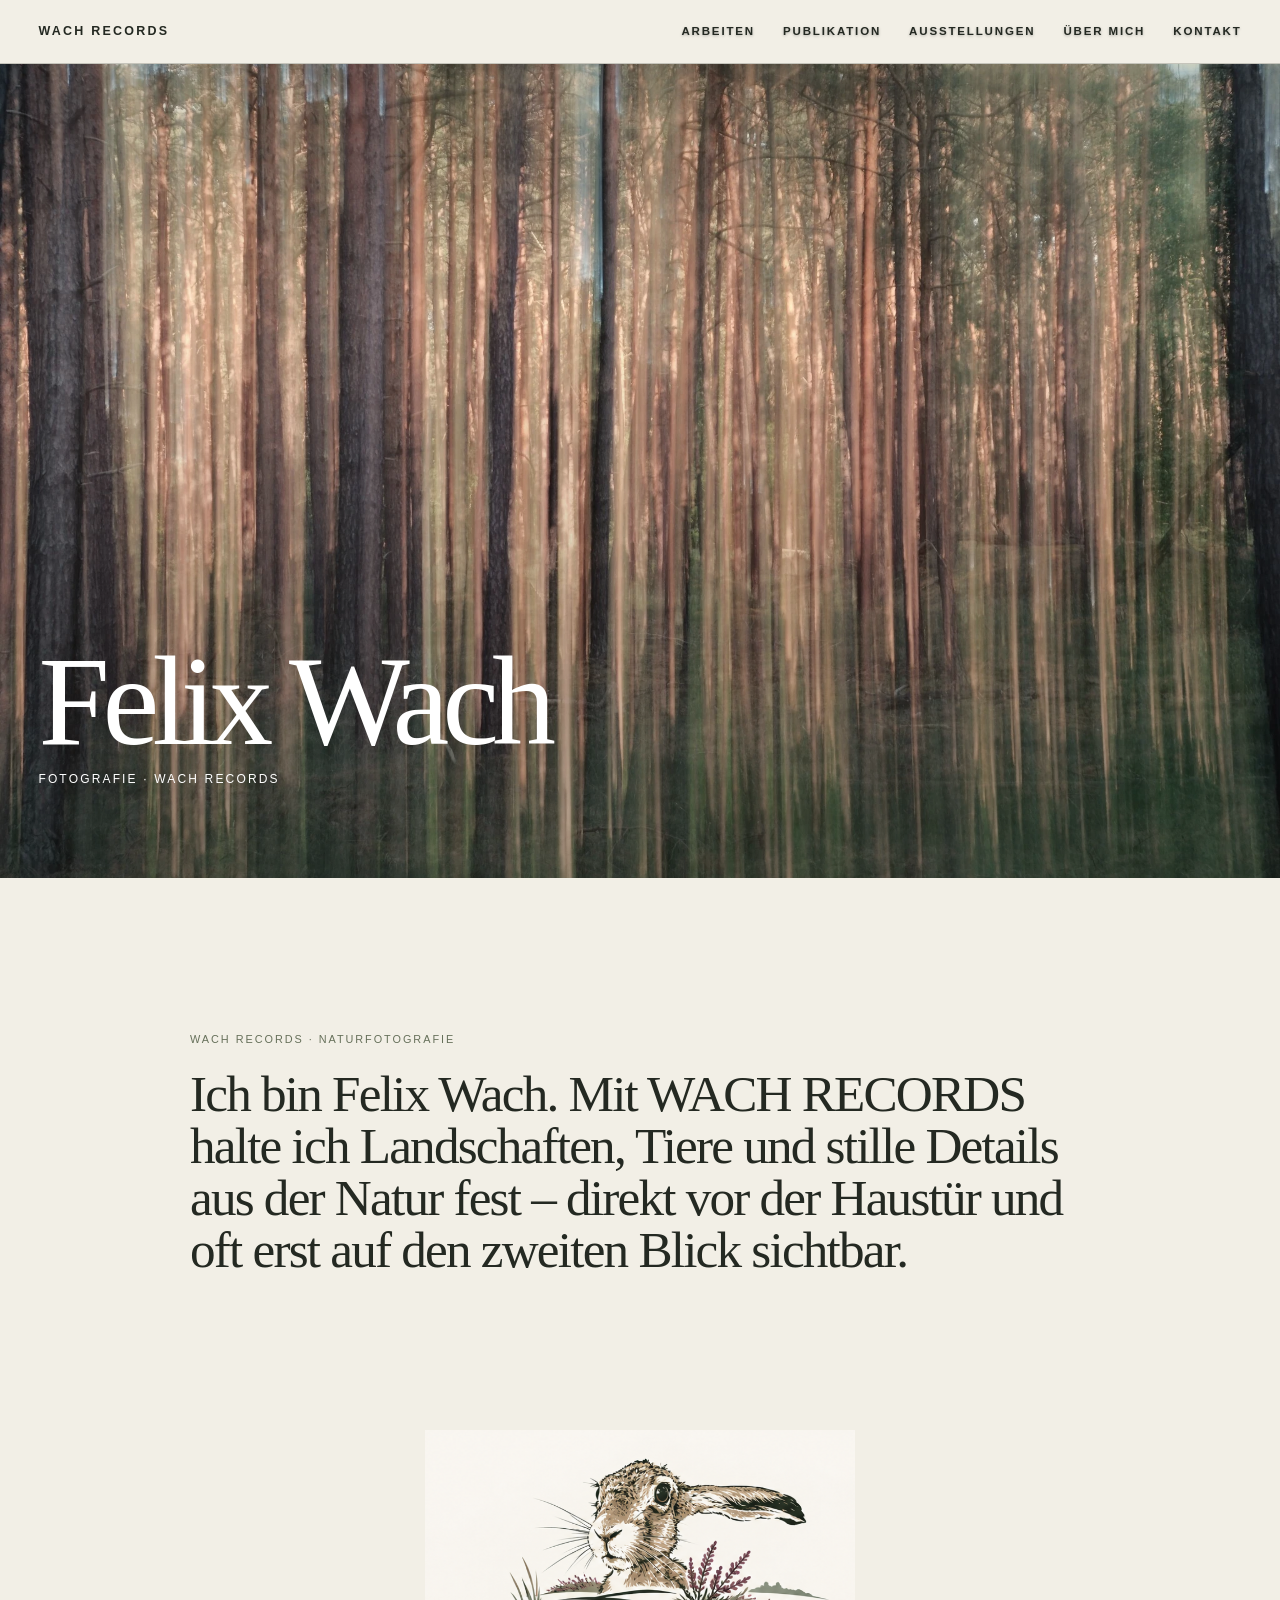
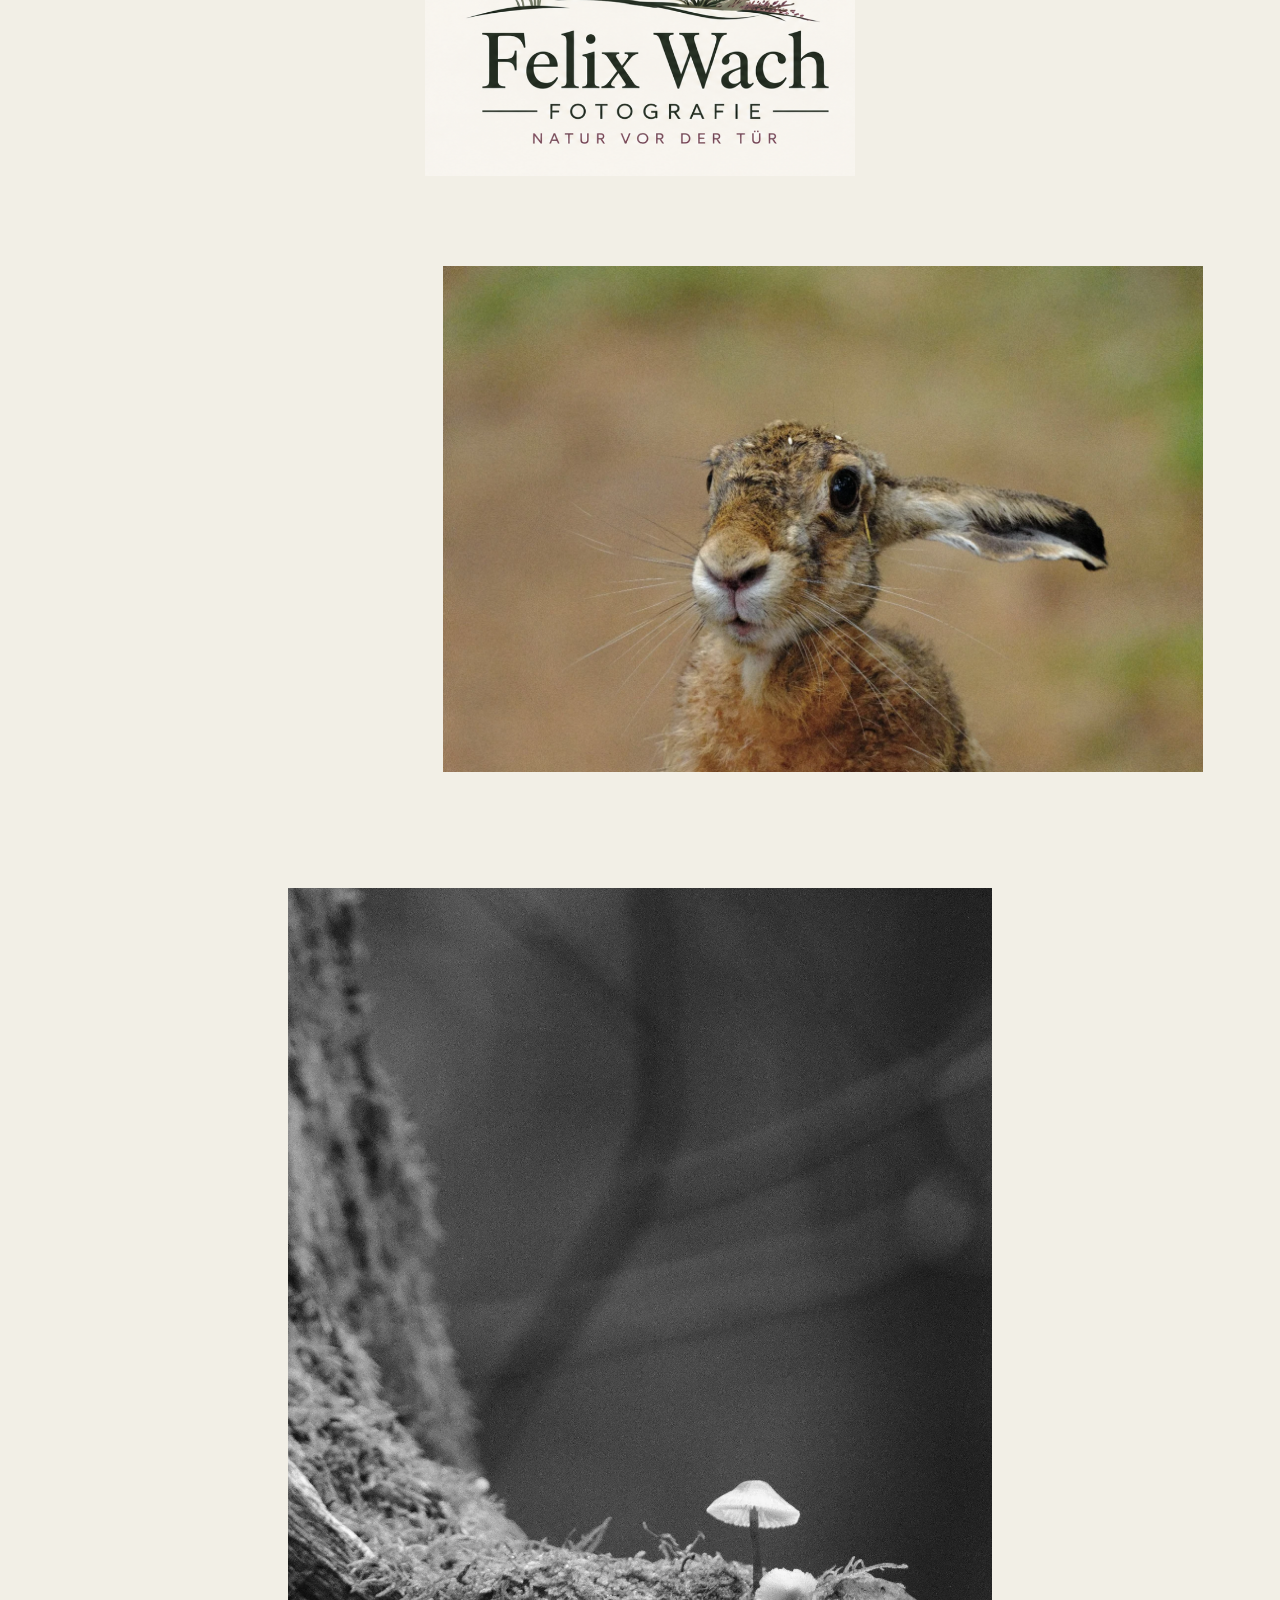
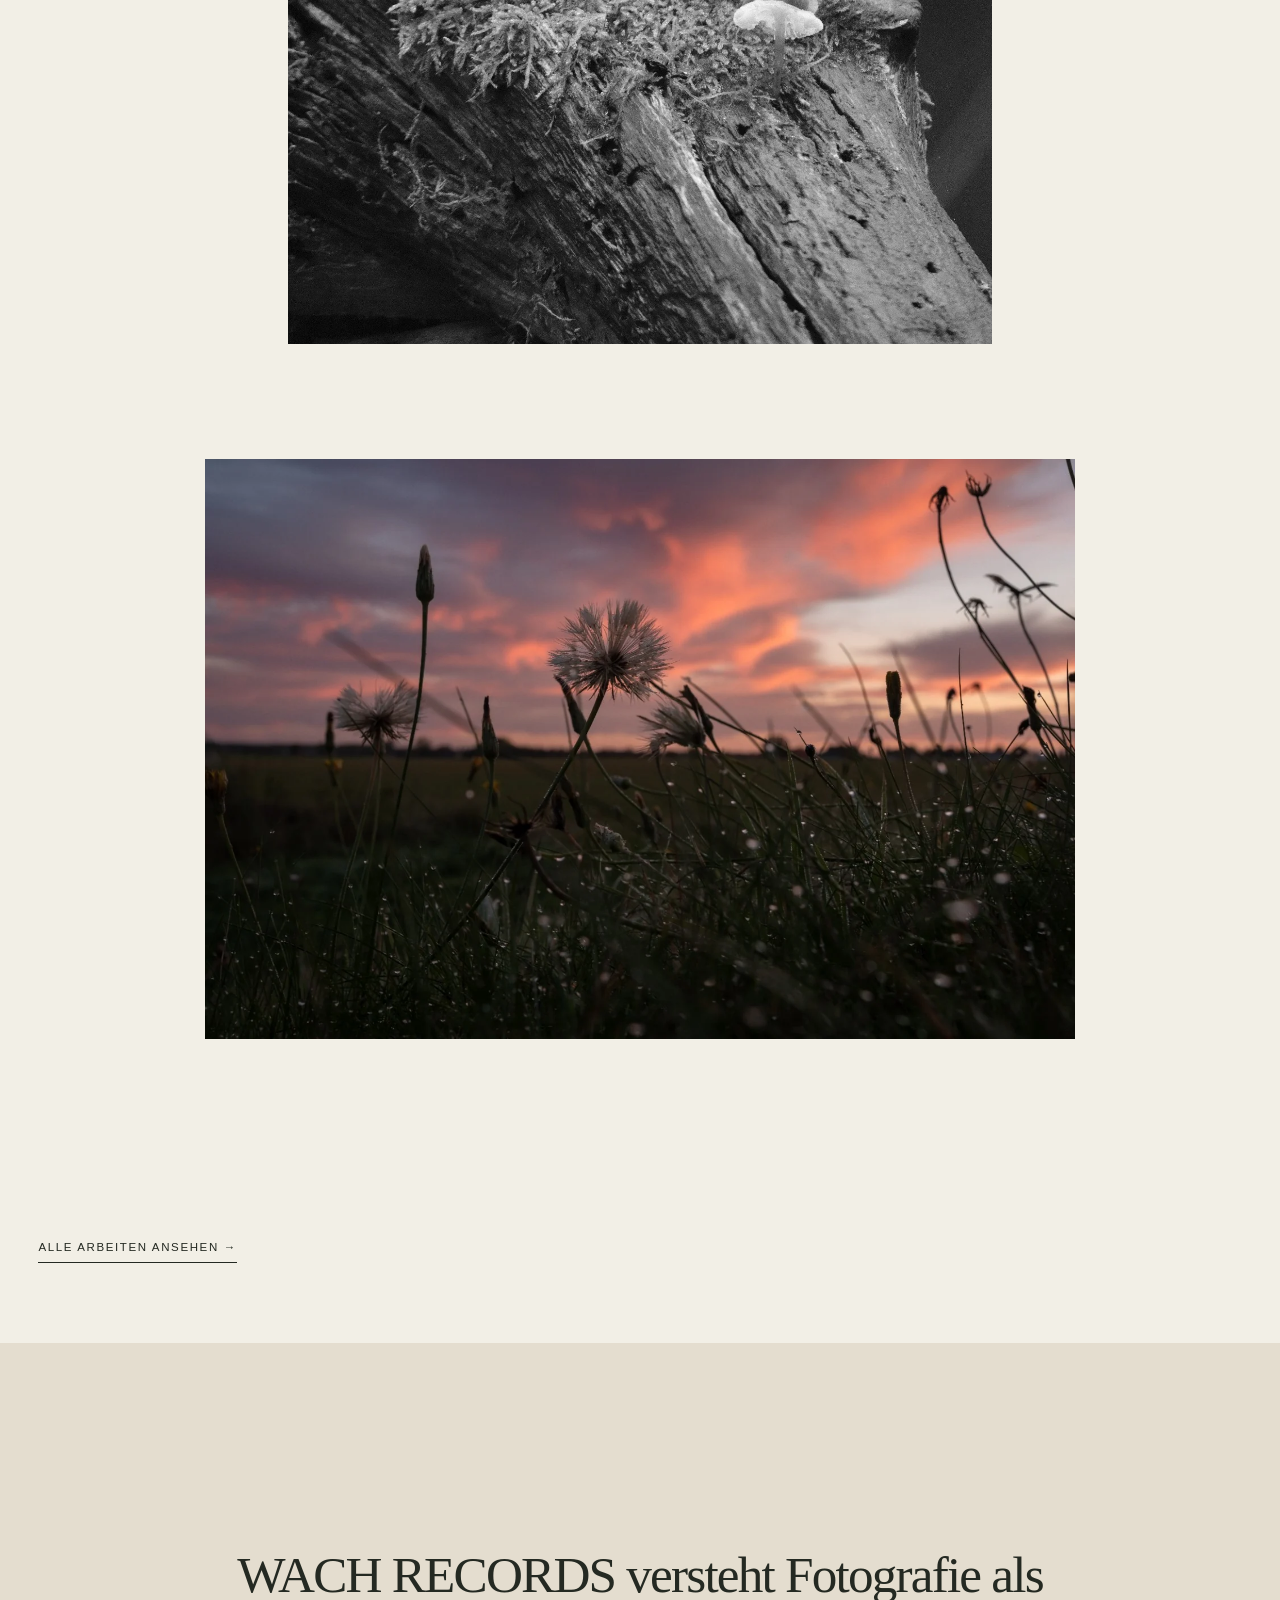
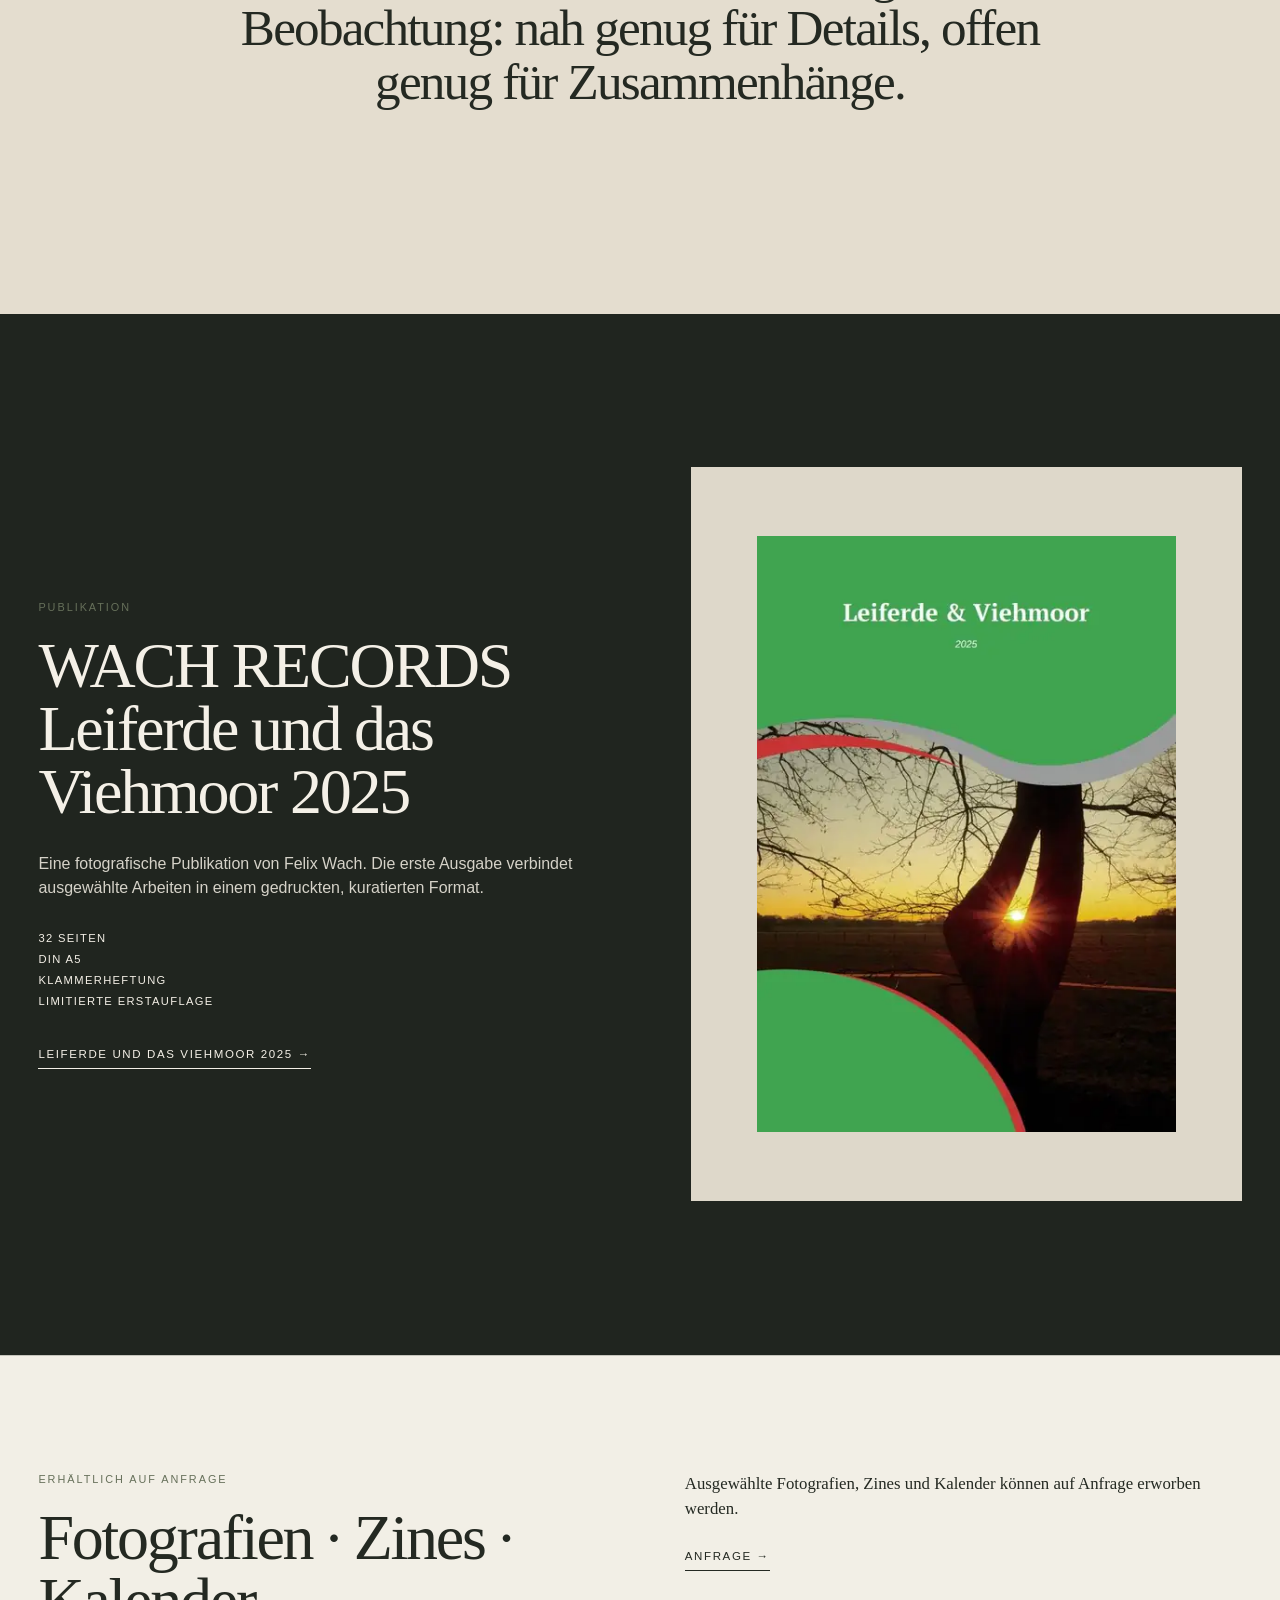
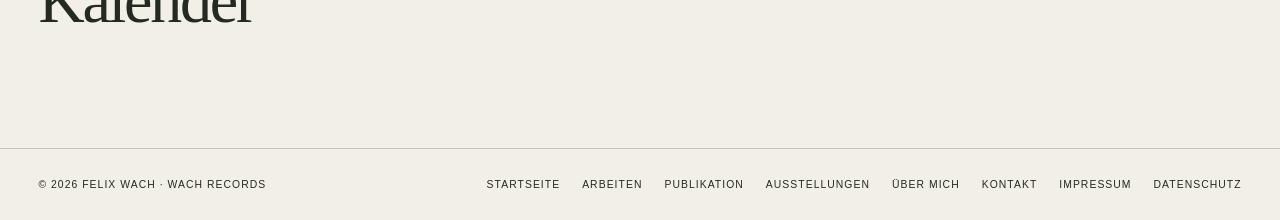
==== index.html @ 75779be2 "Update hero tagline to brand wording" ====
<!doctype html>
<html lang="de">
<head>
  <meta charset="utf-8">
  <meta name="viewport" content="width=device-width,initial-scale=1">
  <title>WACH RECORDS — Felix Wach Fotografie</title>
  <meta name="description" content="WACH RECORDS — fotografische Arbeiten von Felix Wach.">
  <meta name="theme-color" content="#f2efe6">
  <link rel="stylesheet" href="styles.css?v=20261021d">
</head>
<body>
<header class="site-header home-header">
  <a class="brand" href="index.html">WACH RECORDS</a>
  <nav class="desktop-nav" aria-label="Hauptnavigation">
    <a href="work.html">Arbeiten</a><a href="magazine.html">Publikation</a><a href="exhibitions.html">Ausstellungen</a><a href="about.html">Über mich</a><a href="contact.html">Kontakt</a>
  </nav>
  <button class="nav-toggle" aria-label="Menü öffnen">Menü</button>
</header>
<div class="mobile-menu" aria-label="Mobile Navigation">
  <button class="close">Schließen</button>
  <a href="work.html">Arbeiten</a><a href="magazine.html">Publikation</a><a href="exhibitions.html">Ausstellungen</a><a href="about.html">Über mich</a><a href="contact.html">Kontakt</a>
</div>
<main>
  <section class="hero">
    <picture><source srcset="assets/images/hero-forest.webp?v=20260921" type="image/webp"><img src="assets/images/hero-forest.jpg?v=20260921" alt="Fotografische Arbeit" fetchpriority="high"></picture>
    <div class="hero-copy"><h1>Felix Wach</h1><p>Natur vor der Tür</p></div>
  </section>
  <section class="intro wrap reveal"><div class="kicker">WACH RECORDS · NATURFOTOGRAFIE</div><p><strong>Natur vor der Tür.</strong><br>Ich bin Felix Wach. Mit WACH RECORDS halte ich Landschaften, Tiere und stille Details aus der Natur fest – direkt vor der Haustür und oft erst auf den zweiten Blick sichtbar.</p></section>
  <section class="home-logo wrap reveal" aria-label="Felix Wach – Natur vor der Tür, Fotografie"><img src="assets/images/felix_wach_logo_freigestellt.png?v=20261021" alt="Felix Wach – Fotografie · Natur vor der Tür" loading="lazy"></section>
  <section class="gallery home-gallery" aria-label="Ausgewählte Fotografien">
    <figure class="frame narrow align-right reveal"><picture><source srcset="assets/images/hasen-portrait.webp" type="image/webp"><img src="assets/images/hasen-portrait.jpg" loading="lazy" alt="Feldhase im Porträt"></picture></figure>
    <figure class="frame wide reveal"><picture><source srcset="assets/images/mushrooms-bw.webp" type="image/webp"><img src="assets/images/mushrooms-bw.jpg" loading="lazy" alt="Pilze in Schwarz-Weiß auf einem Baumstamm"></picture></figure>
    <figure class="frame full reveal"><picture><source srcset="assets/images/abendwiese.webp" type="image/webp"><img src="assets/images/abendwiese.jpg" loading="lazy" alt="Wilde Gräser vor einem leuchtenden Abendhimmel"></picture></figure>
  </section>
  <section class="wrap reveal" style="padding-top:1rem;padding-bottom:5rem">
    <a class="text-link" href="work.html">Alle Arbeiten ansehen →</a>
  </section>
  <section class="quote reveal"><p>WACH RECORDS versteht Fotografie als Beobachtung: nah genug für Details, offen genug für Zusammenhänge.</p></section>
  <section class="magazine" id="magazine"><div class="wrap magazine-grid"><div class="reveal"><div class="section-kicker">Publikation</div><h2>WACH RECORDS<br>Leiferde und das Viehmoor 2025</h2><p>Eine fotografische Publikation von Felix Wach. Die erste Ausgabe verbindet ausgewählte Arbeiten in einem gedruckten, kuratierten Format.</p><div class="meta">32 Seiten<br>DIN A5<br>Klammerheftung<br>Limitierte Erstauflage</div><a class="text-link" href="magazine.html">Leiferde und das Viehmoor 2025 →</a></div><div class="mag-cover reveal"><img src="assets/images/magazine-cover.webp" alt="Cover der Publikation Leiferde und das Viehmoor 2025" loading="lazy"></div></div></section>
  <section class="availability reveal"><div class="wrap availability-grid"><div><div class="section-kicker">Erhältlich auf Anfrage</div><h2>Fotografien · Zines · Kalender</h2></div><div><p>Ausgewählte Fotografien, Zines und Kalender können auf Anfrage erworben werden.</p><a class="text-link" href="contact.html">Anfrage →</a></div></div></section>
</main>
<footer class="site-footer"><div>© 2026 Felix Wach · WACH RECORDS</div><div class="footer-links"><a href="work.html">Arbeiten</a><a href="magazine.html">Publikation</a><a href="about.html">Über mich</a><a href="contact.html">Kontakt</a><a href="impressum.html">Impressum</a><a href="datenschutz.html">Datenschutz</a><a href="https://www.instagram.com/wachrecords.de/" target="_blank" rel="noopener noreferrer">Instagram</a></div></footer>
<script src="content.js"></script>
<script src="script.js"></script>
</body></html>
---- styles.css ----
:root{--paper:#f2efe6;--paper-2:#e4ddcf;--ink:#242922;--moss:#66705a;--line:rgba(36,41,34,.22);--max:1440px;--pad:clamp(20px,3vw,48px)}
*{box-sizing:border-box}html{scroll-behavior:smooth}body{margin:0;background:var(--paper);color:var(--ink);font-family:Inter,ui-sans-serif,-apple-system,BlinkMacSystemFont,"Segoe UI",sans-serif;line-height:1.5}a{color:inherit;text-decoration:none}img{display:block;width:100%;height:auto}button{font:inherit}.wrap{width:min(calc(100% - 2*var(--pad)),var(--max));margin-inline:auto}
.site-header,.inner-header{position:fixed!important;top:0!important;left:0!important;right:0!important;bottom:auto!important;width:100%!important;height:auto!important;z-index:1000!important;padding:22px var(--pad)!important;display:flex!important;justify-content:space-between!important;align-items:center!important;box-sizing:border-box!important}.site-header{color:#f7f5ef;mix-blend-mode:difference;pointer-events:none}.inner-header{background:var(--paper);color:var(--ink);border-bottom:1px solid var(--line);mix-blend-mode:normal;pointer-events:auto}.brand,.nav-toggle,.desktop-nav a{pointer-events:auto}.brand{font-size:.78rem;letter-spacing:.18em;font-weight:700}.desktop-nav{display:flex;gap:28px;font-size:.72rem;letter-spacing:.16em;text-transform:uppercase;margin:0!important;padding:0!important;position:static!important;transform:none!important}.desktop-nav a{font-weight:600;text-shadow:0 1px 3px rgba(0,0,0,.28);position:static!important;transform:none!important}.desktop-nav a:hover{text-decoration:underline;text-underline-offset:4px}.nav-toggle{display:none;border:0;background:none;color:inherit;letter-spacing:.12em;text-transform:uppercase;cursor:pointer;position:relative;z-index:1002;pointer-events:auto!important}
.mobile-menu{display:none}.hero{position:relative;min-height:100svh;display:flex;align-items:flex-end;overflow:hidden;background:#1f241f}.hero picture,.hero img{width:100%;height:100%;position:absolute;inset:0;object-fit:cover}.hero:after{content:"";position:absolute;inset:0;background:linear-gradient(180deg,rgba(0,0,0,.18),transparent 30%,rgba(0,0,0,.32))}.hero-copy{position:relative;z-index:2;padding:0 var(--pad) clamp(42px,7vw,100px);color:#fff}.hero-copy h1{margin:0;font:400 clamp(4rem,10vw,10rem)/.88 Georgia,serif;letter-spacing:-.055em}.hero-copy p{margin:.8rem 0 0;font-size:.75rem;letter-spacing:.18em;text-transform:uppercase}.intro{padding-top:clamp(80px,12vw,180px);padding-bottom:clamp(48px,7vw,90px);max-width:900px}.kicker,.section-kicker{font-size:.68rem;letter-spacing:.18em;text-transform:uppercase;color:var(--moss);margin-bottom:20px}.intro>p{font:400 clamp(2rem,4vw,4.5rem)/1.02 Georgia,serif;letter-spacing:-.035em;margin:0}.gallery{display:grid;gap:clamp(56px,9vw,140px);padding-bottom:clamp(90px,14vw,200px)}.frame{margin:0}.frame.narrow{width:min(48%,620px)}.align-right{margin-left:auto;margin-right:clamp(5%,6vw,8%)}.align-left{margin-left:clamp(5%,6vw,8%);margin-right:auto}.frame.wide{width:min(72%,1000px);margin-inline:auto}.frame.medium{width:min(58%,820px)}.frame.full{width:100%}.frame img{aspect-ratio:auto}.caption{display:flex;justify-content:space-between;gap:20px;margin-top:12px;padding-inline:var(--pad);font-size:.68rem;letter-spacing:.12em;text-transform:uppercase}.quote{padding:clamp(100px,16vw,220px) var(--pad);background:var(--paper-2)}.quote p{max-width:900px;margin:0 auto;font:400 clamp(2.1rem,4vw,4rem)/1.05 Georgia,serif;text-align:center;letter-spacing:-.035em}.magazine{padding:clamp(90px,12vw,180px) 0;background:#20251f;color:#f4f0e7}.magazine-grid{display:grid;grid-template-columns:1fr 1fr;gap:clamp(40px,8vw,120px);align-items:center}.magazine h2{font:400 clamp(2.5rem,5vw,5rem)/.98 Georgia,serif;margin:0 0 28px;letter-spacing:-.035em}.magazine p{max-width:580px;color:#d5d2c8}.meta{margin:28px 0;font-size:.7rem;line-height:1.9;letter-spacing:.12em;text-transform:uppercase}.text-link{display:inline-block;border-bottom:1px solid currentColor;padding-bottom:5px;font-size:.72rem;letter-spacing:.14em;text-transform:uppercase}.mag-cover{aspect-ratio:3/4;background:#ded8ca;color:#1f241f;display:flex;align-items:center;justify-content:center;padding:12%;text-align:center}.page-hero{padding:clamp(150px,18vw,240px) var(--pad) 80px;max-width:1100px}.page-title{font:400 clamp(3.2rem,8vw,8rem)/.9 Georgia,serif;letter-spacing:-.05em;margin:0 0 24px}.page-hero p{max-width:700px;font:400 1.2rem/1.45 Georgia,serif}.text-page{width:min(calc(100% - 2*var(--pad)),900px);margin:0 auto;padding-bottom:140px}.text-page h2{font:400 2rem/1.1 Georgia,serif;margin:70px 0 16px}.work-grid{width:min(calc(100% - 2*var(--pad)),1200px);margin:0 auto;padding-bottom:160px;display:grid;grid-template-columns:repeat(2,1fr);gap:clamp(60px,9vw,120px) clamp(24px,5vw,80px);align-items:start}.publication-preview{width:min(calc(100% - 2*var(--pad)),1180px);margin:0 auto;padding:0 0 120px}.publication-cover{position:relative;width:min(430px,100%);aspect-ratio:826/1177;margin:0 auto 100px;overflow:hidden;background:#3da652;color:#fff;box-shadow:0 18px 50px rgba(36,41,34,.12)}.preview-copy{max-width:760px;margin:0 auto 55px}.preview-copy h2{font:400 clamp(2.4rem,5vw,4.5rem)/.98 Georgia,serif;margin:0 0 18px;letter-spacing:-.035em}.preview-copy p{font:400 1.1rem/1.5 Georgia,serif;max-width:650px}.inside-grid{display:grid;grid-template-columns:1fr 1fr;gap:clamp(24px,5vw,70px);align-items:start}.inside-grid figure{margin:0}.inside-grid figure:nth-child(2){margin-top:90px}.inside-grid figcaption{display:flex;justify-content:space-between;margin-top:10px;font-size:.68rem;letter-spacing:.12em;text-transform:uppercase}
.site-footer{border-top:1px solid var(--line);padding:28px var(--pad);display:flex;justify-content:space-between;gap:30px;font-size:.65rem;letter-spacing:.1em;text-transform:uppercase}.footer-links{display:flex;gap:22px;flex-wrap:wrap}.reveal{opacity:1;transform:none}.reveal-ready .reveal{opacity:1;transform:none;transition:opacity .8s ease,transform .8s ease}.reveal.visible{opacity:1;transform:none}.contact-block{font:400 clamp(2rem,5vw,5rem)/1 Georgia,serif;word-break:break-word}
@media(max-width:800px){.desktop-nav{display:none}.nav-toggle{display:block!important}.mobile-menu{position:fixed;inset:0;z-index:2000;background:var(--paper);display:none;flex-direction:column;padding:28px var(--pad);gap:20px;pointer-events:auto}.mobile-menu.open{display:flex}.mobile-menu a{font:400 clamp(2rem,8vw,4rem)/1 Georgia,serif}.mobile-menu .close{align-self:flex-end;border:0;background:none;font-size:.7rem;letter-spacing:.14em;text-transform:uppercase;cursor:pointer;pointer-events:auto}.magazine-grid{grid-template-columns:1fr}.frame.narrow,.frame.wide,.frame.medium{width:100%;margin-left:0;margin-right:0}.work-grid{grid-template-columns:1fr}.inside-grid{grid-template-columns:1fr}.inside-grid figure:nth-child(2){margin-top:45px}.site-footer{flex-direction:column}.footer-links{gap:12px}}
@media (prefers-reduced-motion: reduce){
  *,*::before,*::after{
    scroll-behavior:auto!important;
    animation-duration:0.01ms!important;
    animation-iteration-count:1!important;
    transition-duration:0.01ms!important;
  }
}
/* Startseite: Navigation steht oberhalb des Hero-Bildes */
.home-header{position:relative!important;top:auto!important;left:auto!important;right:auto!important;bottom:auto!important;background:var(--paper);color:var(--ink);border-bottom:1px solid var(--line);mix-blend-mode:normal;pointer-events:auto;}
.hero{min-height:calc(100svh - 86px);}
@media(max-width:800px){.home-header{position:relative!important;}.hero{min-height:calc(100svh - 74px);}}
.availability{border-top:1px solid var(--line);padding-block:clamp(70px,9vw,120px)}
.availability-grid{display:grid;grid-template-columns:1fr 1fr;gap:clamp(30px,7vw,100px);align-items:start}.availability h2{font:400 clamp(2.2rem,5vw,4.5rem)/.98 Georgia,serif;letter-spacing:-.035em;margin:0}.availability p{font:400 1.05rem/1.5 Georgia,serif;max-width:520px;margin:0 0 22px}
@media(max-width:800px){.availability-grid{grid-template-columns:1fr;gap:28px}}


/* Kontakt */
.contact-block{font:inherit;display:grid;gap:0;border-top:1px solid var(--line);margin-bottom:clamp(70px,10vw,120px)}
.contact-item{display:grid;grid-template-columns:150px 1fr;gap:30px;padding:24px 0;border-bottom:1px solid var(--line);align-items:baseline}
.contact-item span{font-size:.68rem;letter-spacing:.14em;text-transform:uppercase;opacity:.65}
.contact-item a{font:400 clamp(1.5rem,3vw,2.6rem)/1.15 Georgia,serif;word-break:break-word}
.contact-item a:hover{text-decoration:underline;text-underline-offset:5px}
.purchase-note{max-width:650px;margin:0!important;padding-top:0;font:400 clamp(1.35rem,2.5vw,2rem)/1.35 Georgia,serif;white-space:pre-line}
@media(max-width:800px){.contact-item{grid-template-columns:1fr;gap:7px}.contact-item a{font-size:clamp(1.45rem,7vw,2.2rem)}}

/* Startseiten-Galerie: ausgewogenere Bildgrößen */
.home-gallery .frame.narrow{width:min(68%,760px)}
.home-gallery .frame.wide{width:min(55%,760px);margin-inline:auto}
.home-gallery .frame.full{width:min(68%,1000px);margin-inline:auto}
@media(max-width:800px){.home-gallery .frame.narrow{width:92%;margin-left:auto;margin-right:auto}.home-gallery .frame.wide{width:82%;margin-left:auto;margin-right:auto}.home-gallery .frame.full{width:92%;margin-left:auto;margin-right:auto}}

/* Hürde gegen direktes Öffnen und Ziehen der Galeriebilder */
.home-gallery img{-webkit-user-drag:none;user-select:none;-webkit-user-select:none}
.home-gallery picture{ -webkit-touch-callout:none }

/* Dezentes typografisches Markenzeichen im Startseiten-Einstieg */
.home-wordmark{display:flex;align-items:center;gap:14px;margin-top:42px;padding-top:18px;border-top:1px solid var(--line);width:max-content;max-width:100%;color:var(--moss)}
.wordmark-symbol{display:grid;place-items:center;width:42px;height:42px;border:1px solid currentColor;font:400 1rem/1 Georgia,serif;letter-spacing:-.08em}
.wordmark-name{font-size:.65rem;letter-spacing:.2em;font-weight:700}
@media(max-width:800px){.home-wordmark{margin-top:30px}}

/* Originales Felix-Wach-Logo auf der Startseite */
.home-logo{display:flex;justify-content:center;padding-top:clamp(30px,5vw,72px);padding-bottom:clamp(40px,7vw,100px)}
.home-logo img{width:min(100%,430px);height:auto;object-fit:contain}
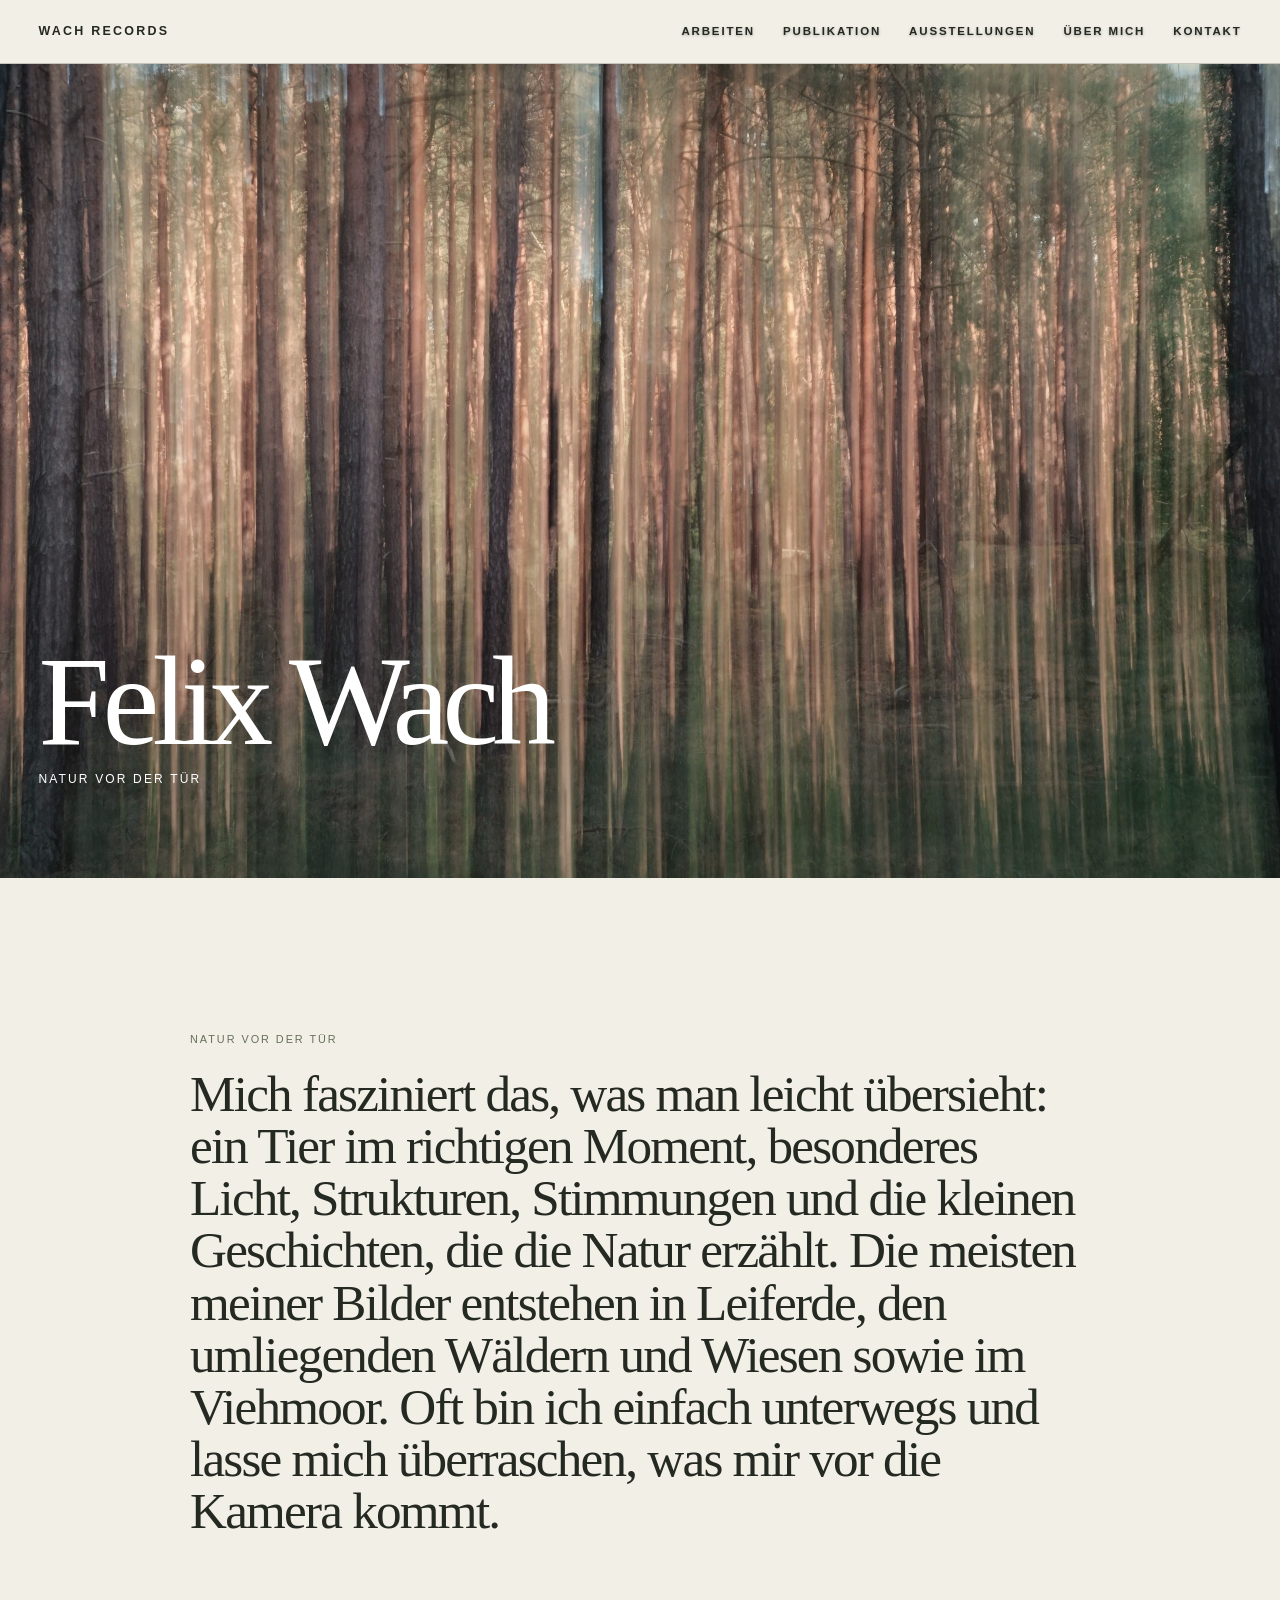
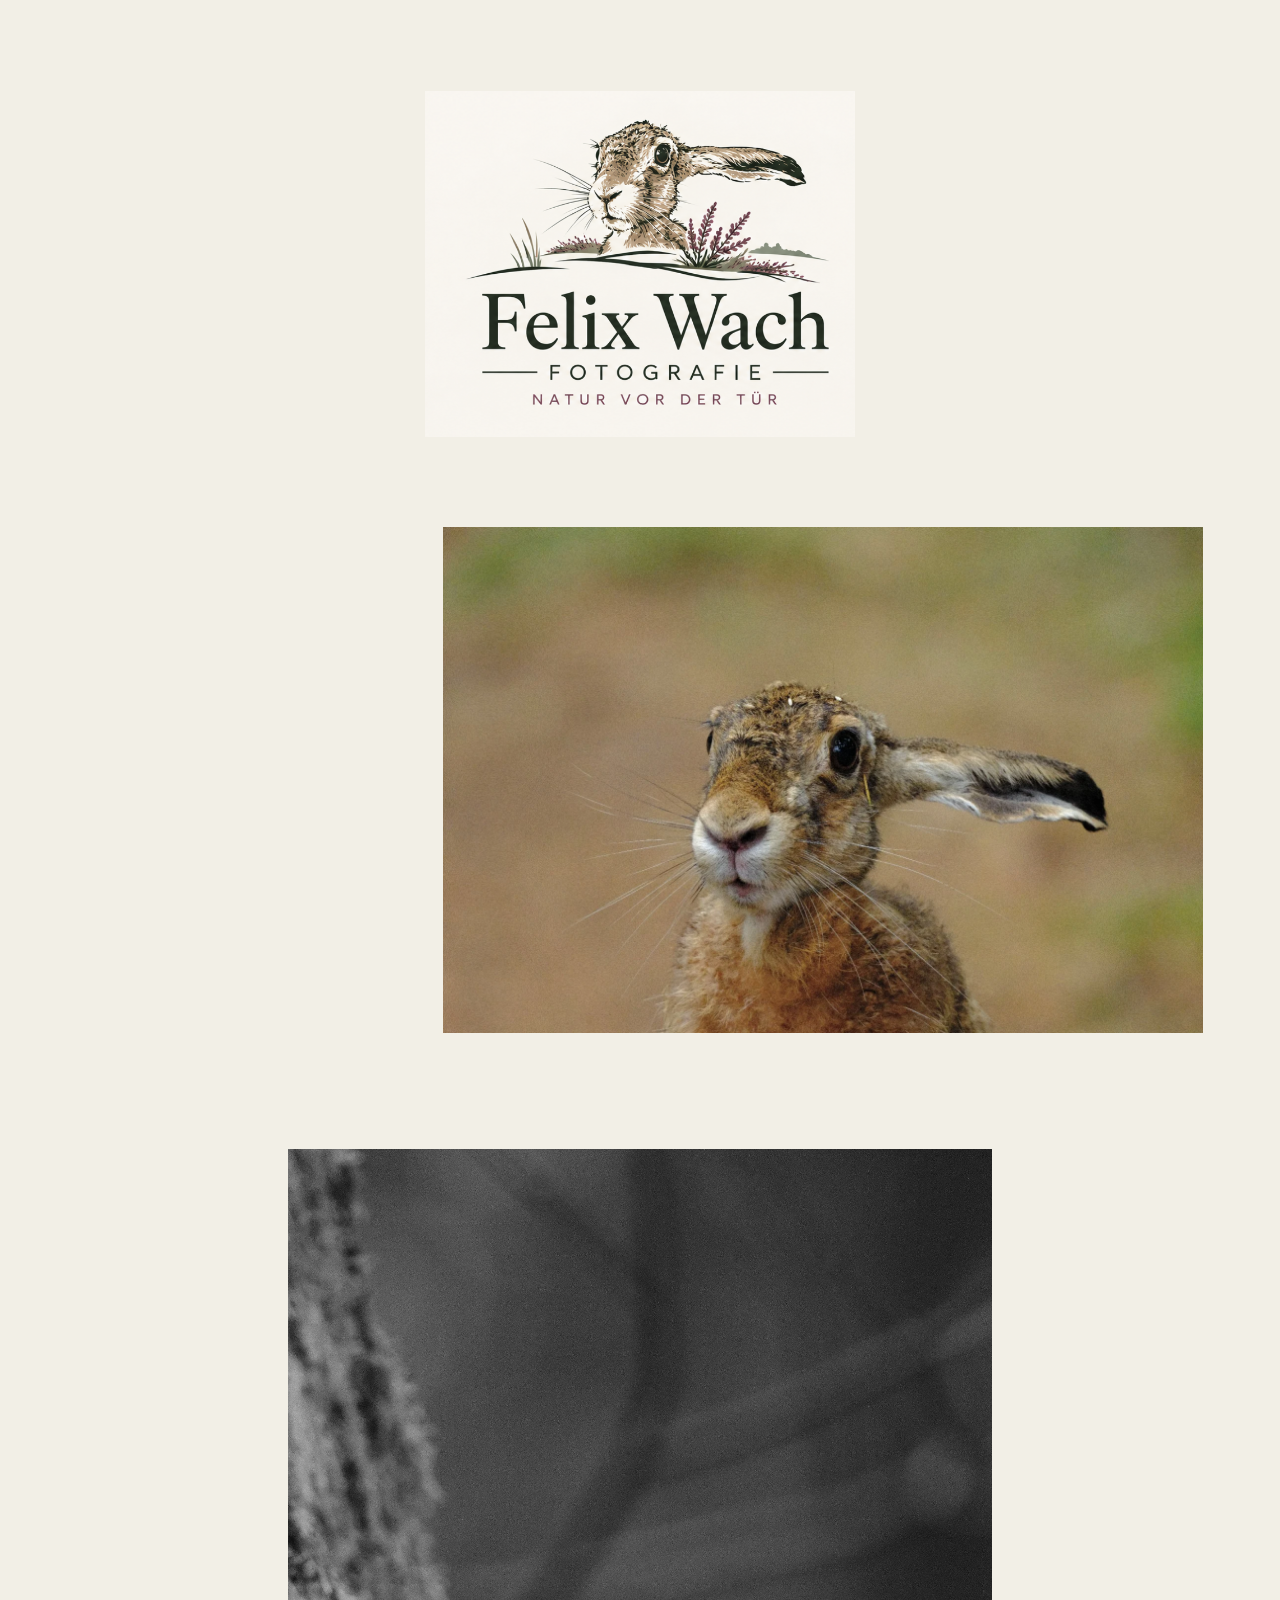
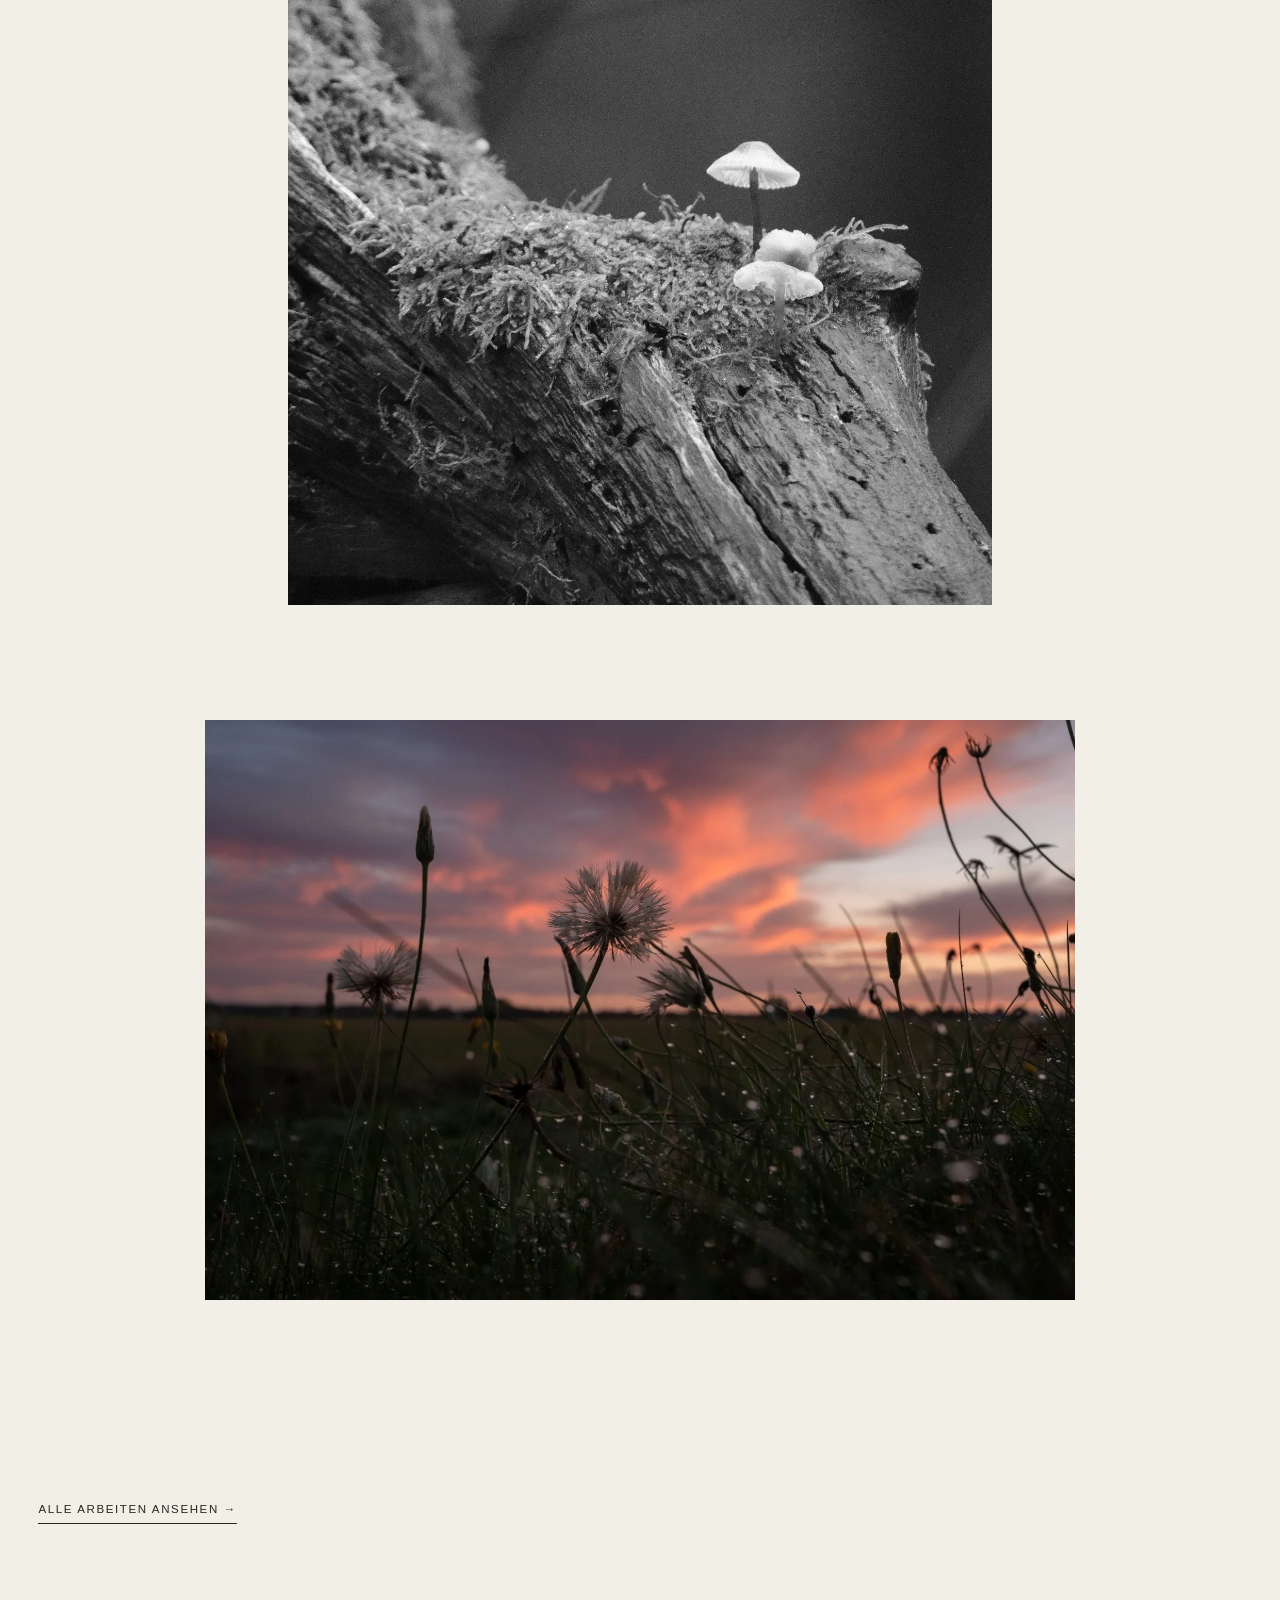
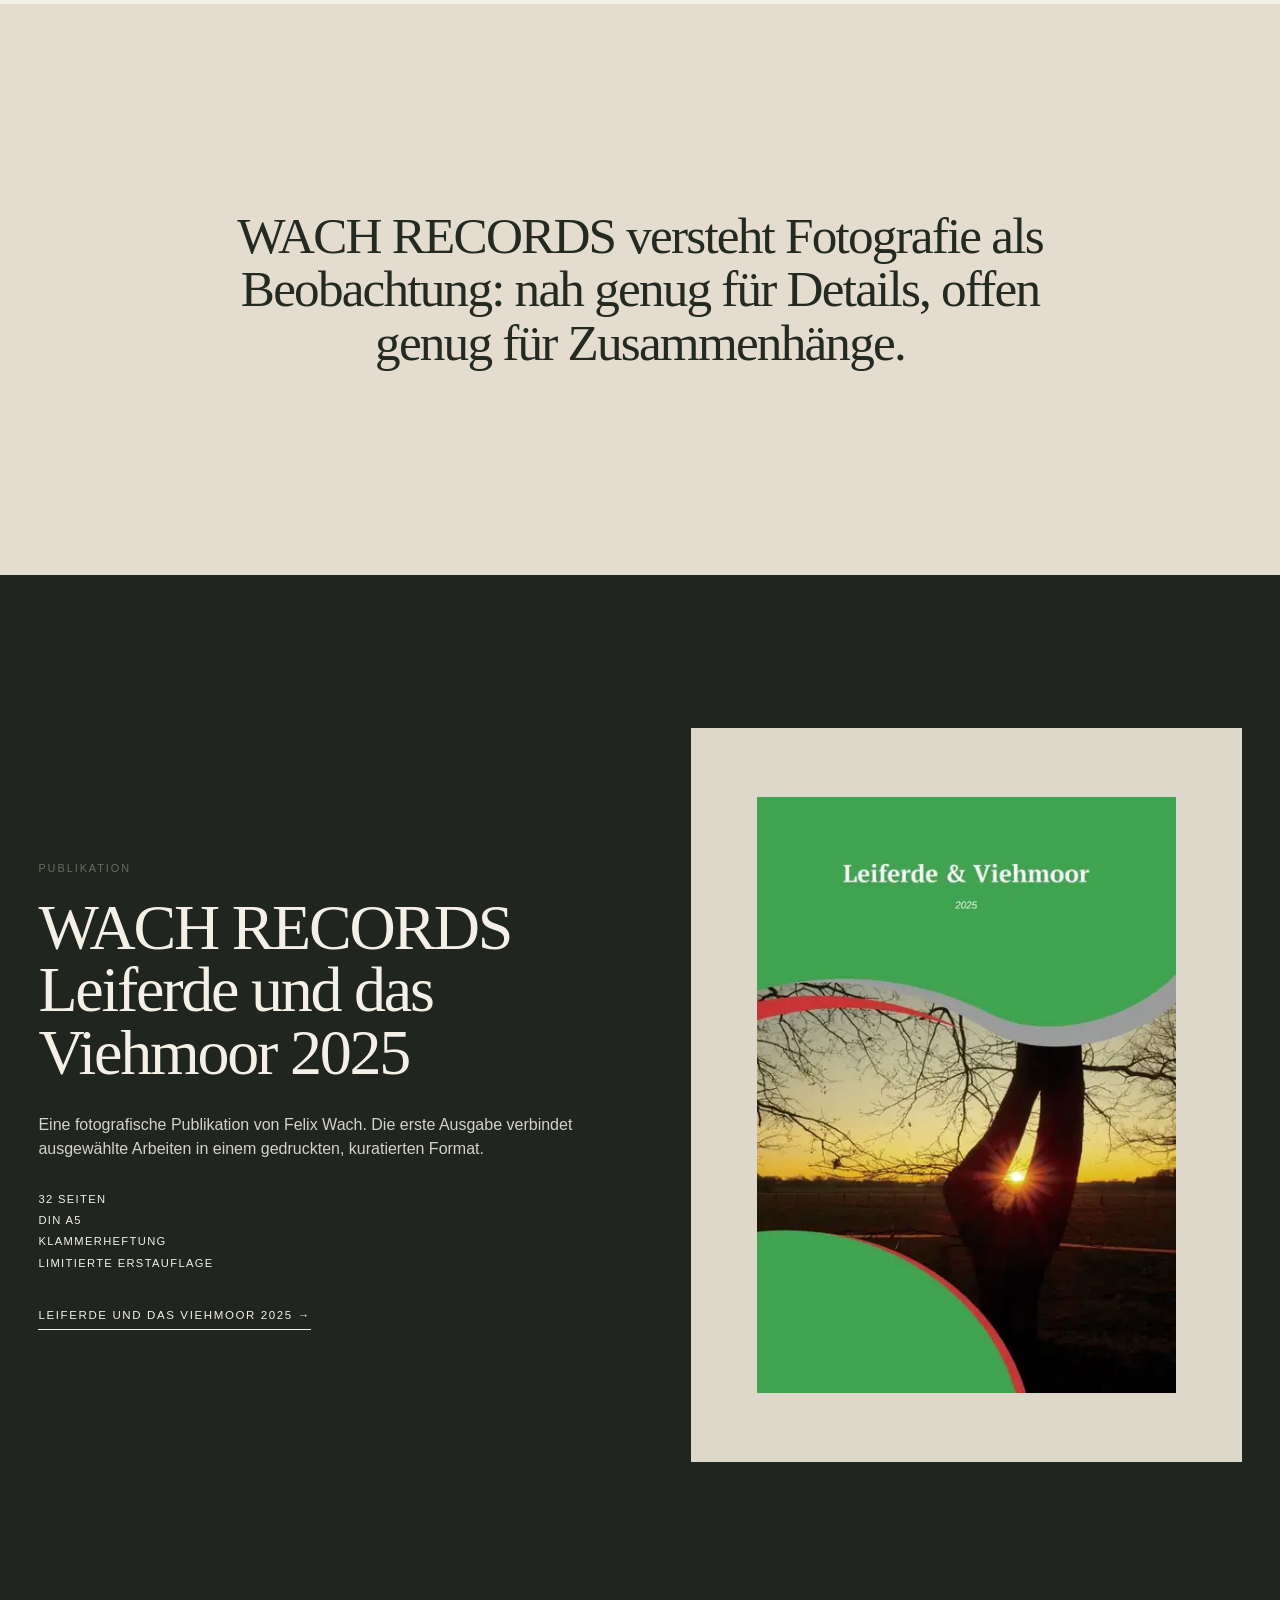
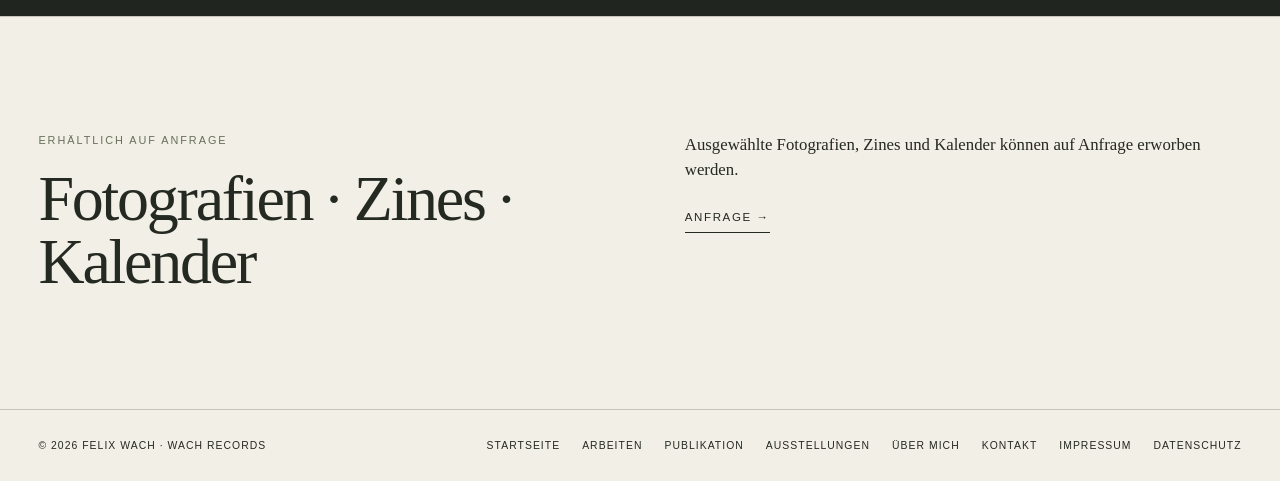
==== commit d4c18ade: "Update homepage introduction" ====
--- a/index.html
+++ b/index.html
@@ -6,7 +6,7 @@
   <title>WACH RECORDS — Felix Wach Fotografie</title>
   <meta name="description" content="WACH RECORDS — fotografische Arbeiten von Felix Wach.">
   <meta name="theme-color" content="#f2efe6">
-  <link rel="stylesheet" href="styles.css?v=20261021d">
+  <link rel="stylesheet" href="styles.css?v=20261021e">
 </head>
 <body>
 <header class="site-header home-header">
@@ -25,7 +25,7 @@
     <picture><source srcset="assets/images/hero-forest.webp?v=20260921" type="image/webp"><img src="assets/images/hero-forest.jpg?v=20260921" alt="Fotografische Arbeit" fetchpriority="high"></picture>
     <div class="hero-copy"><h1>Felix Wach</h1><p>Natur vor der Tür</p></div>
   </section>
-  <section class="intro wrap reveal"><div class="kicker">WACH RECORDS · NATURFOTOGRAFIE</div><p><strong>Natur vor der Tür.</strong><br>Ich bin Felix Wach. Mit WACH RECORDS halte ich Landschaften, Tiere und stille Details aus der Natur fest – direkt vor der Haustür und oft erst auf den zweiten Blick sichtbar.</p></section>
+  <section class="intro wrap reveal"><div class="kicker">Natur vor der Tür</div><p>Mich fasziniert das, was man leicht übersieht: ein Tier im richtigen Moment, besonderes Licht, Strukturen, Stimmungen und die kleinen Geschichten, die die Natur erzählt. Die meisten meiner Bilder entstehen in Leiferde, den umliegenden Wäldern und Wiesen sowie im Viehmoor. Oft bin ich einfach unterwegs und lasse mich überraschen, was mir vor die Kamera kommt.</p></section>
   <section class="home-logo wrap reveal" aria-label="Felix Wach – Natur vor der Tür, Fotografie"><img src="assets/images/felix_wach_logo_freigestellt.png?v=20261021" alt="Felix Wach – Fotografie · Natur vor der Tür" loading="lazy"></section>
   <section class="gallery home-gallery" aria-label="Ausgewählte Fotografien">
     <figure class="frame narrow align-right reveal"><picture><source srcset="assets/images/hasen-portrait.webp" type="image/webp"><img src="assets/images/hasen-portrait.jpg" loading="lazy" alt="Feldhase im Porträt"></picture></figure>
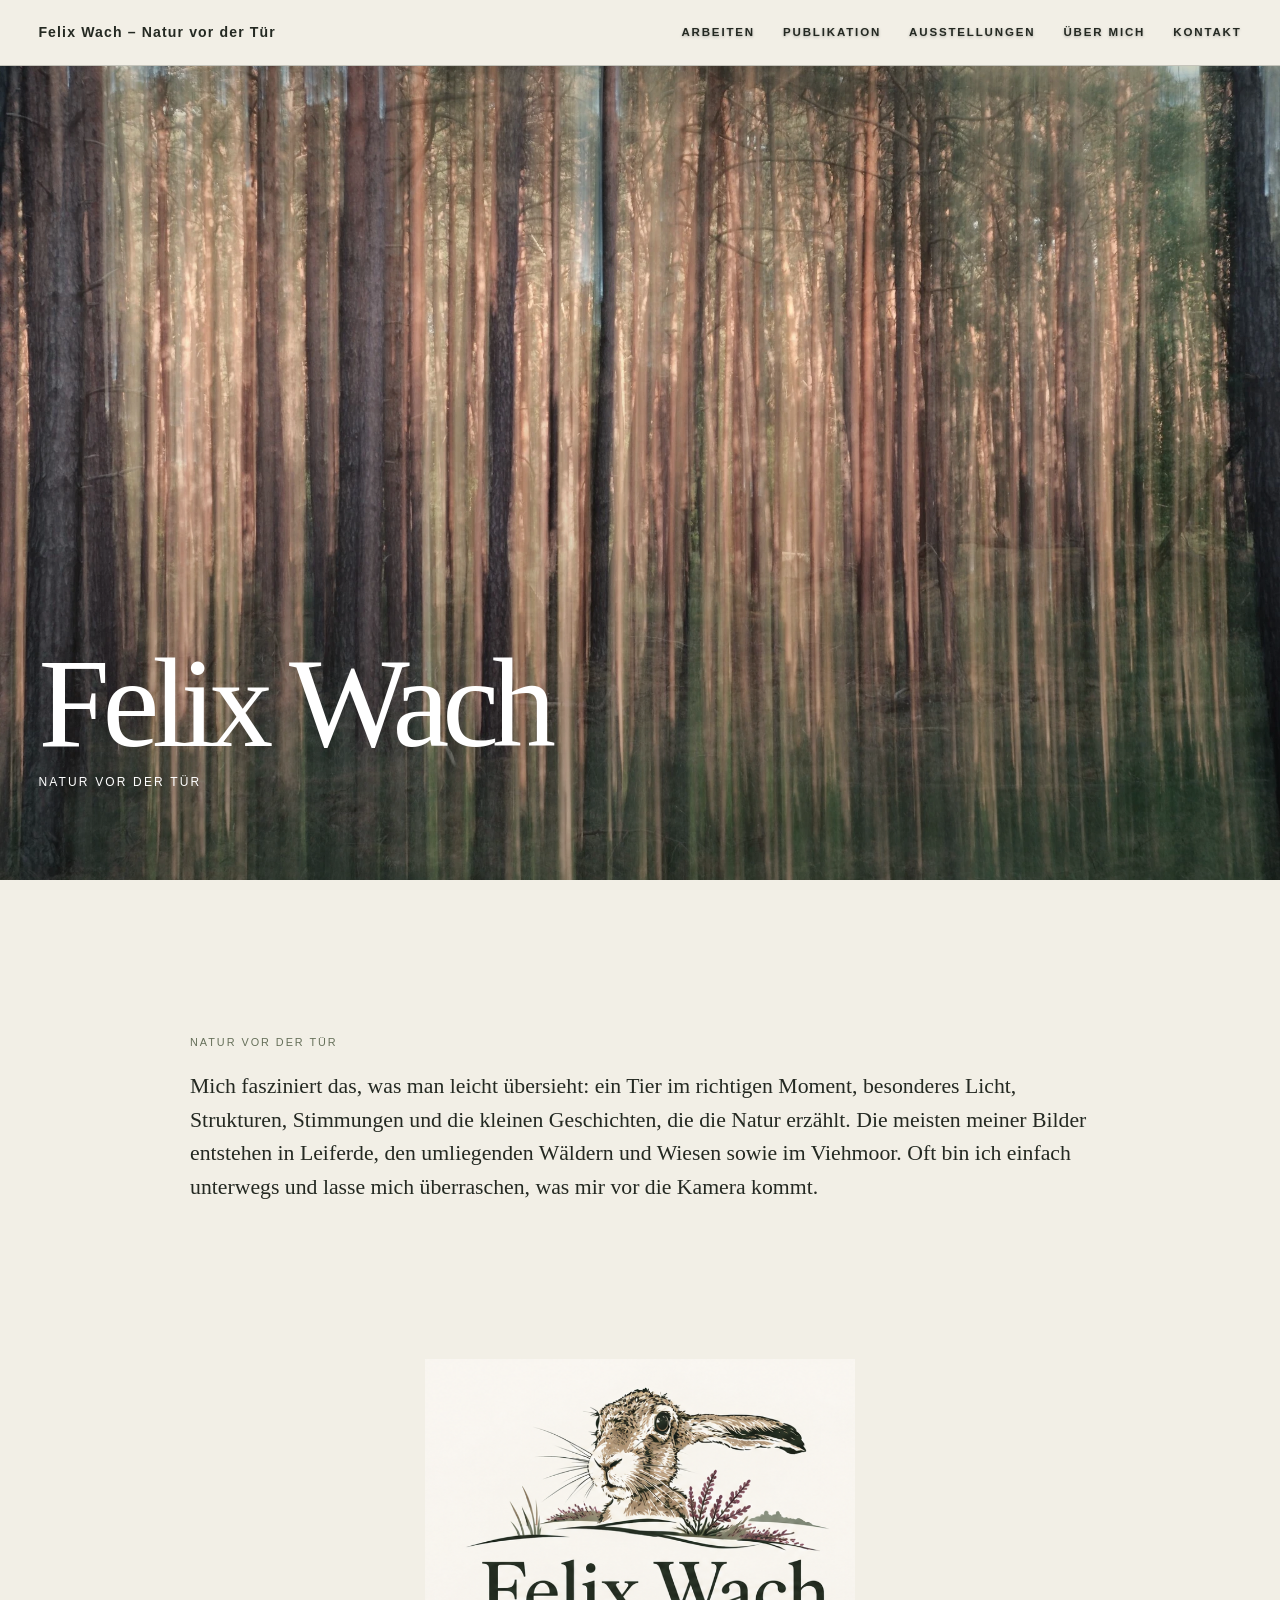
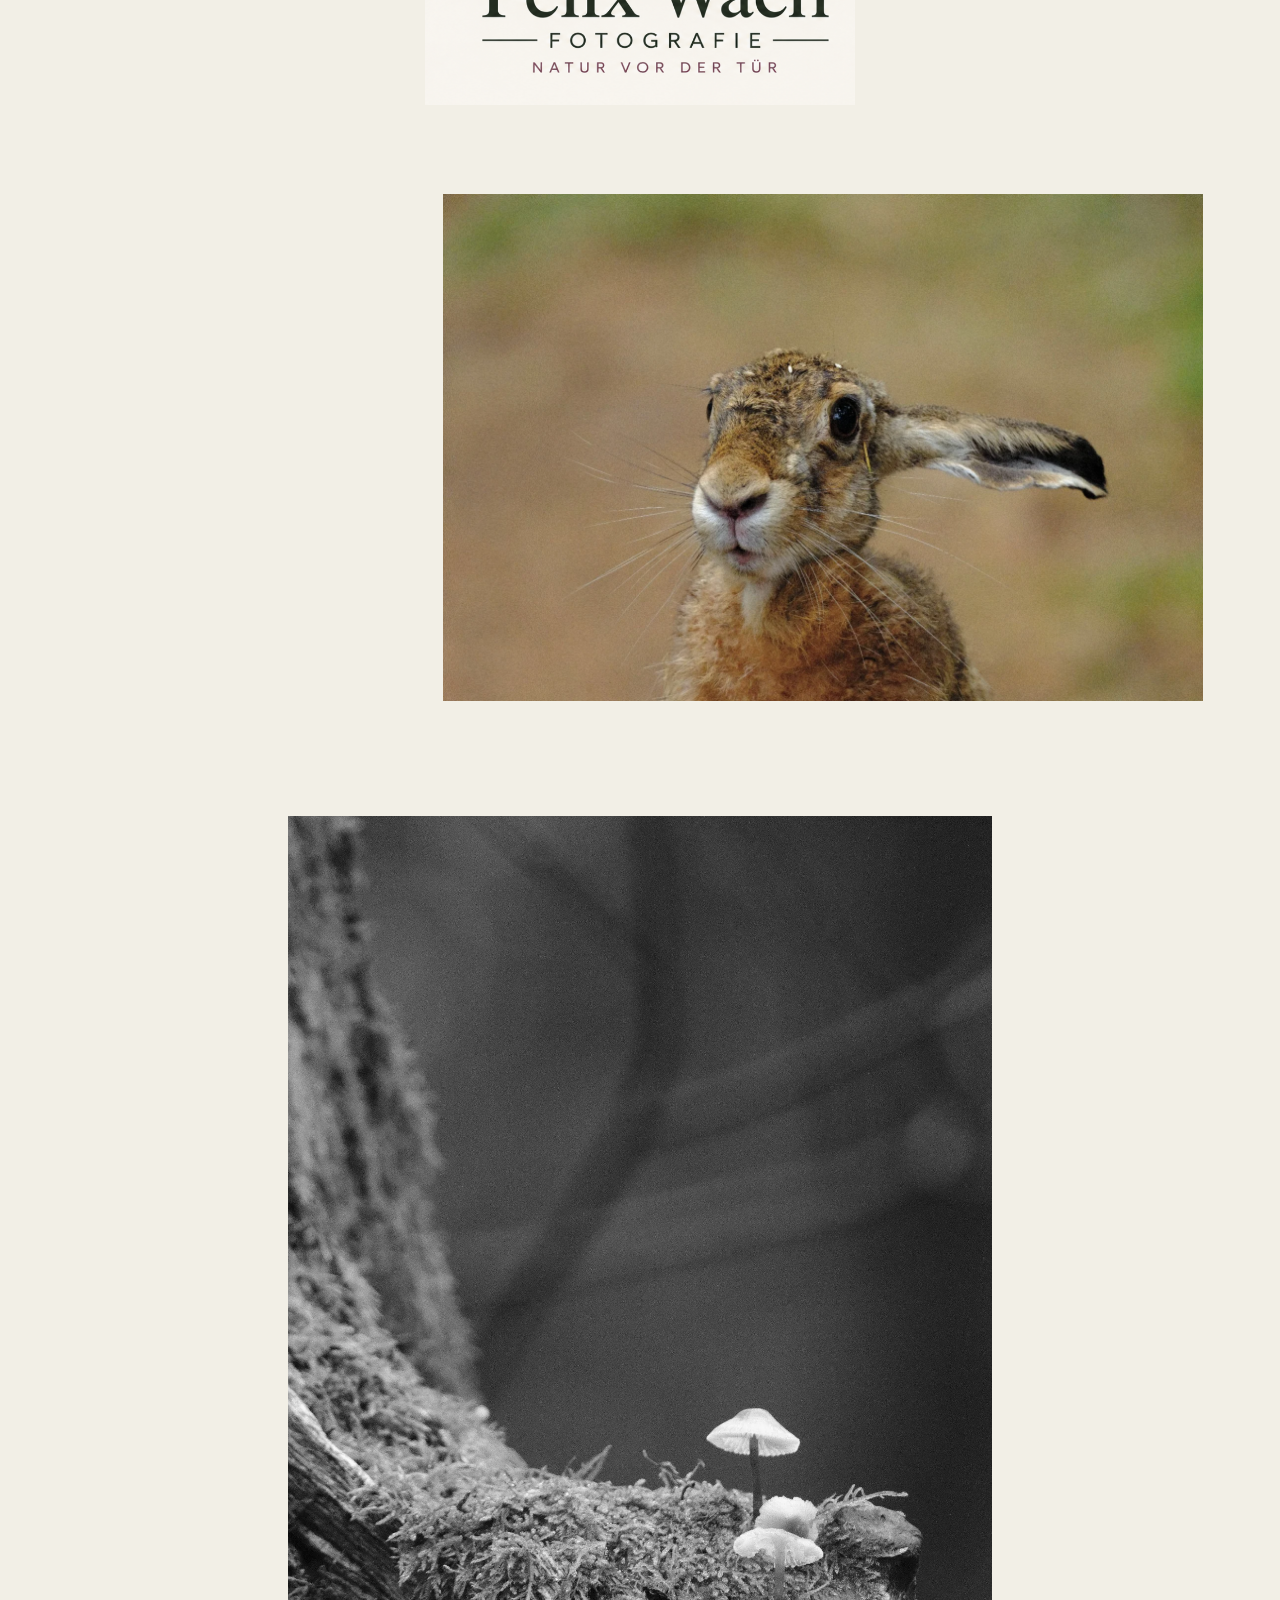
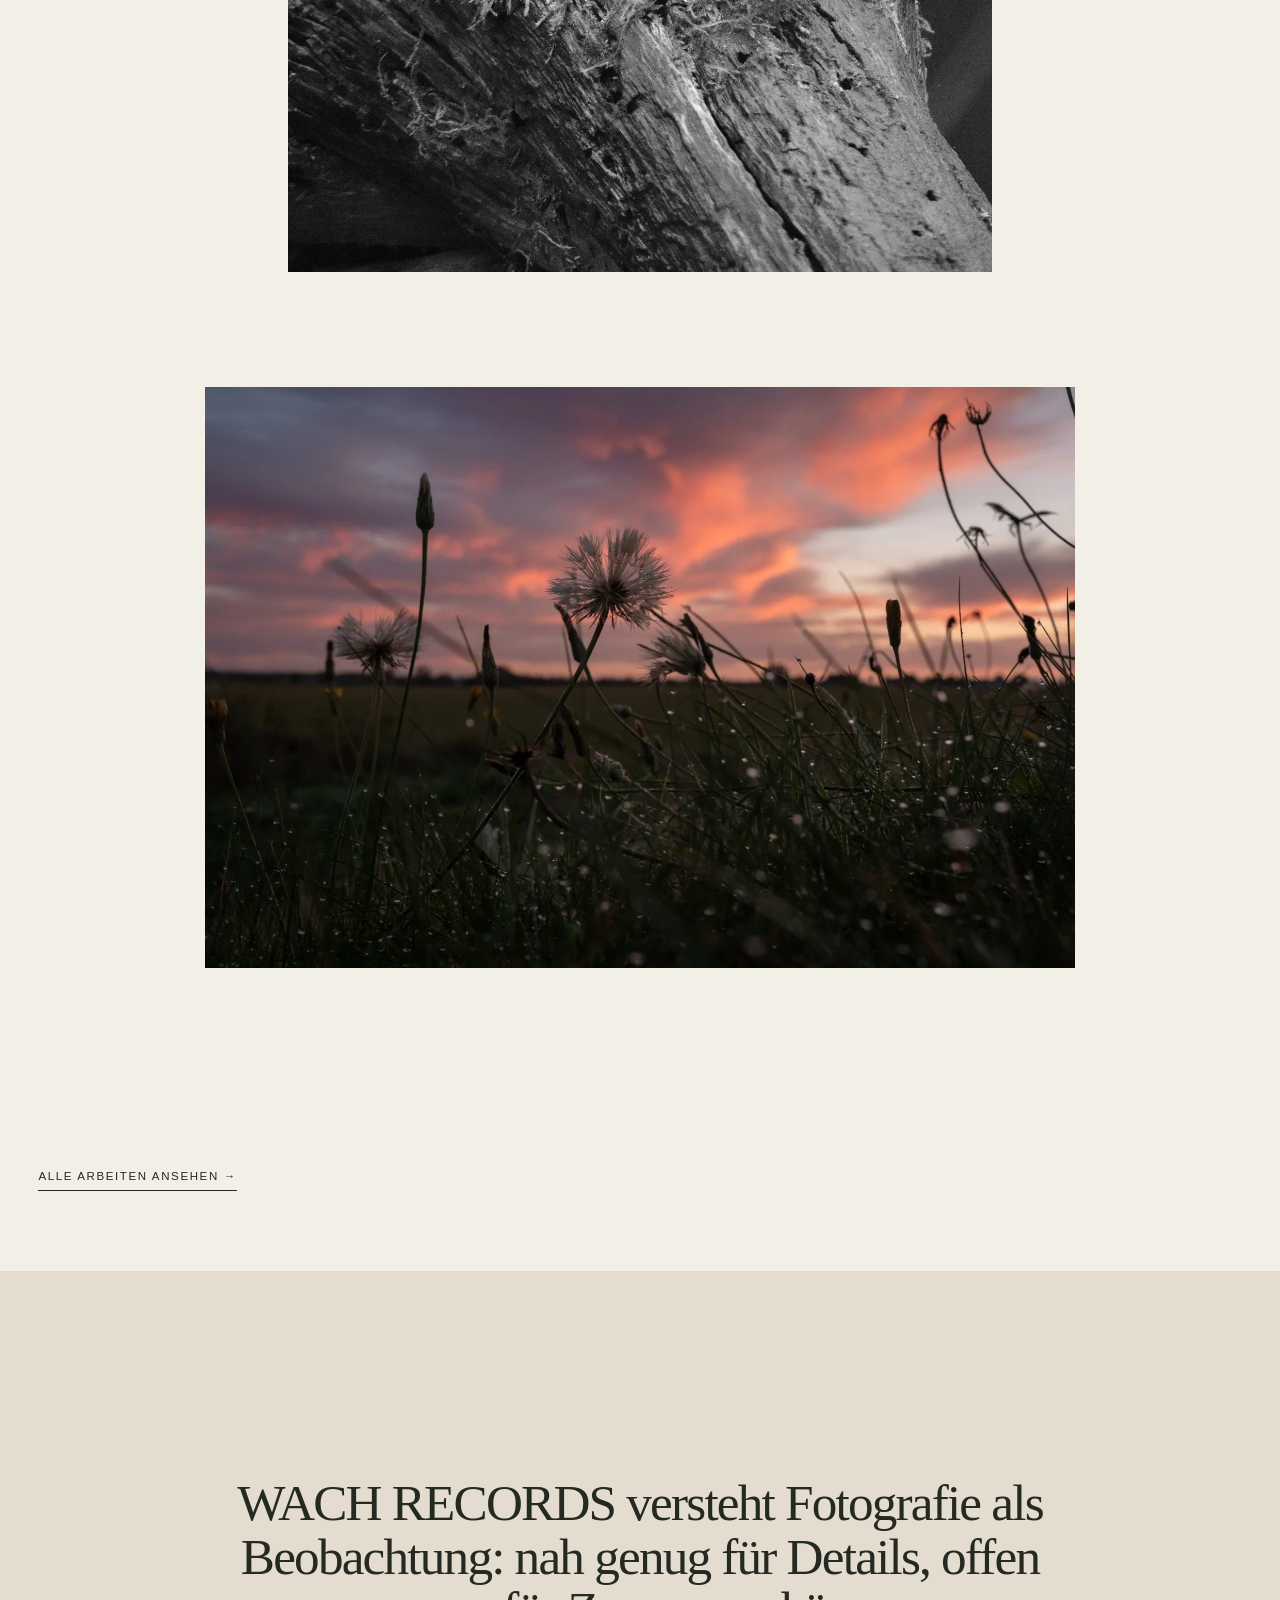
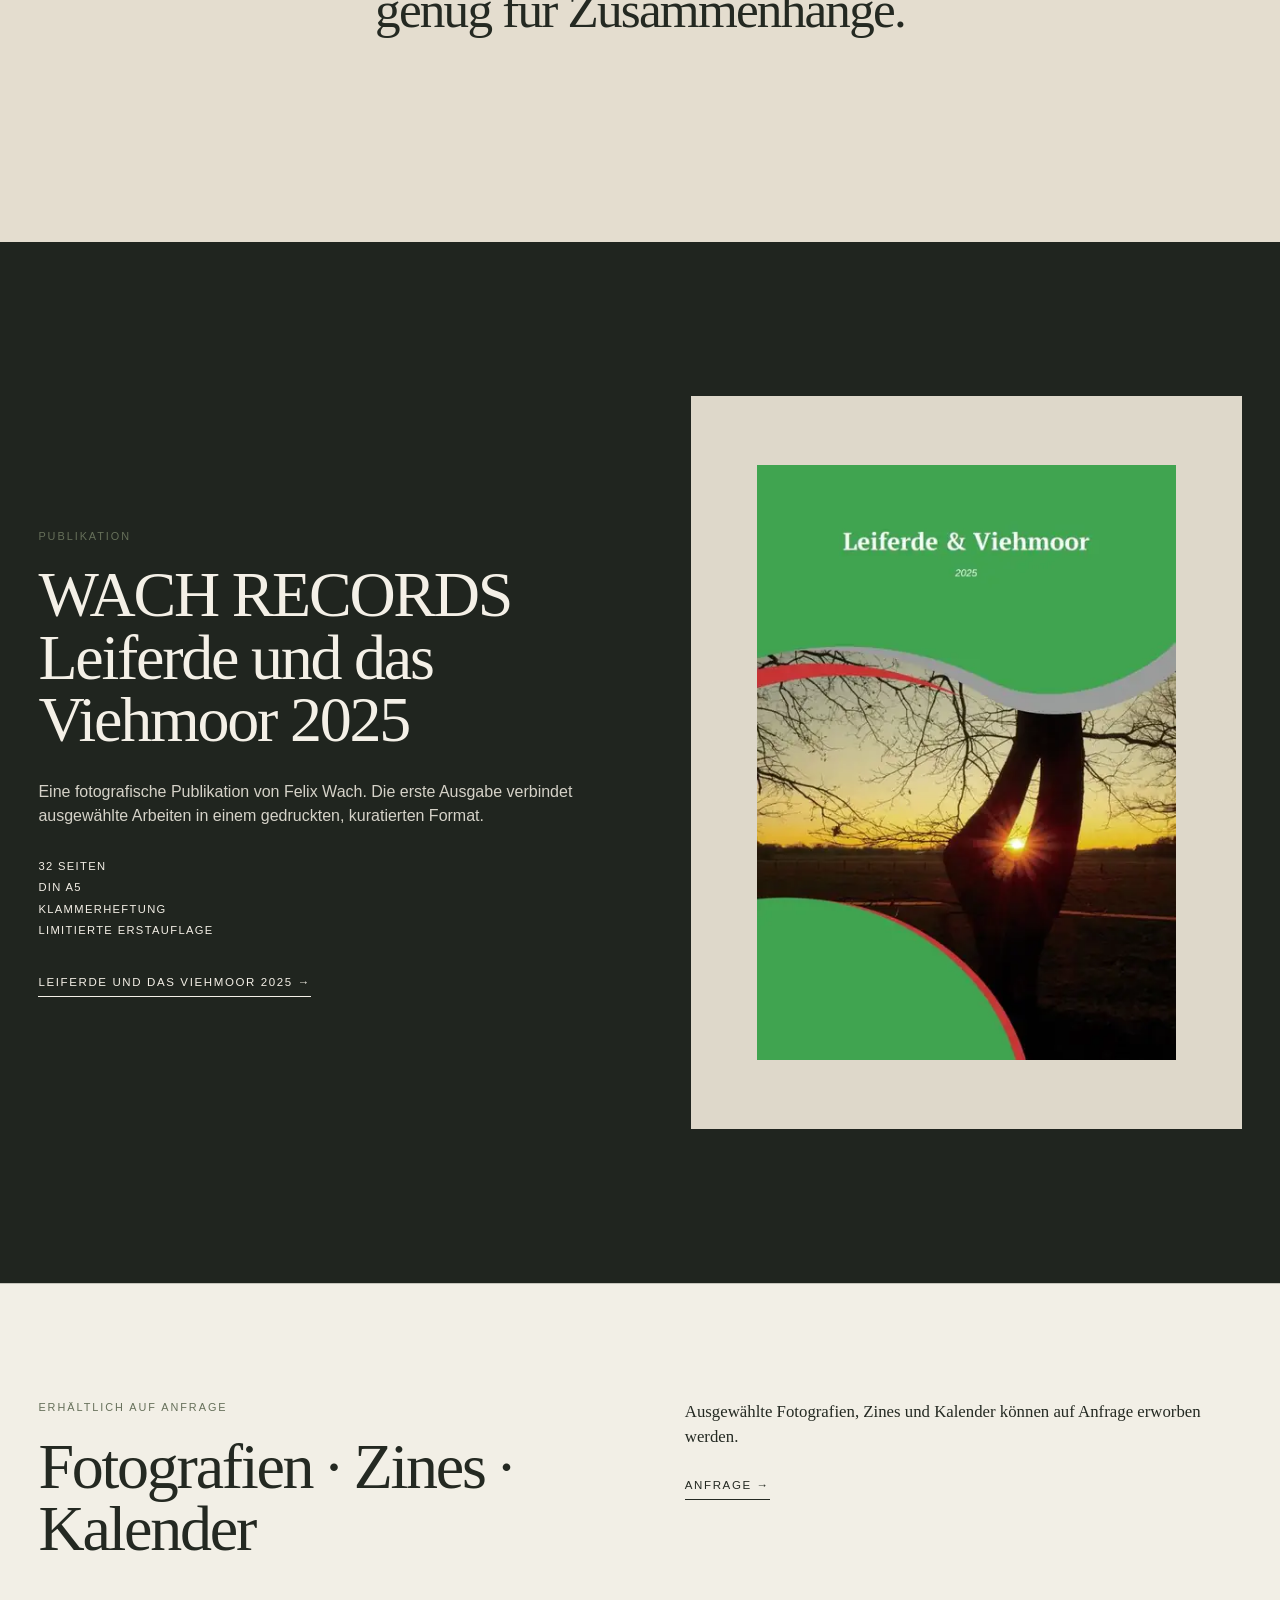
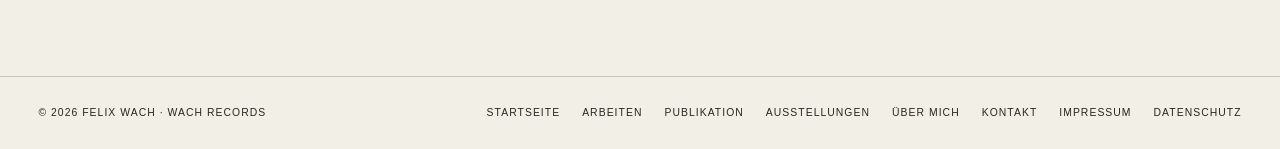
==== commit 0a0081e6: "Add small logo beside homepage brand name" ====
--- a/index.html
+++ b/index.html
@@ -6,11 +6,11 @@
   <title>WACH RECORDS — Felix Wach Fotografie</title>
   <meta name="description" content="WACH RECORDS — fotografische Arbeiten von Felix Wach.">
   <meta name="theme-color" content="#f2efe6">
-  <link rel="stylesheet" href="styles.css?v=20261021e">
+  <link rel="stylesheet" href="styles.css?v=20261021g">
 </head>
 <body>
 <header class="site-header home-header">
-  <a class="brand" href="index.html">WACH RECORDS</a>
+  <a class="brand" href="index.html"><img class="brand-logo" src="assets/images/felix_wach_logo_freigestellt.png?v=20261021" alt=""><span class="brand-text">Felix Wach – Natur vor der Tür</span></a>
   <nav class="desktop-nav" aria-label="Hauptnavigation">
     <a href="work.html">Arbeiten</a><a href="magazine.html">Publikation</a><a href="exhibitions.html">Ausstellungen</a><a href="about.html">Über mich</a><a href="contact.html">Kontakt</a>
   </nav>
--- a/styles.css
+++ b/styles.css
@@ -1,7 +1,7 @@
 :root{--paper:#f2efe6;--paper-2:#e4ddcf;--ink:#242922;--moss:#66705a;--line:rgba(36,41,34,.22);--max:1440px;--pad:clamp(20px,3vw,48px)}
 *{box-sizing:border-box}html{scroll-behavior:smooth}body{margin:0;background:var(--paper);color:var(--ink);font-family:Inter,ui-sans-serif,-apple-system,BlinkMacSystemFont,"Segoe UI",sans-serif;line-height:1.5}a{color:inherit;text-decoration:none}img{display:block;width:100%;height:auto}button{font:inherit}.wrap{width:min(calc(100% - 2*var(--pad)),var(--max));margin-inline:auto}
 .site-header,.inner-header{position:fixed!important;top:0!important;left:0!important;right:0!important;bottom:auto!important;width:100%!important;height:auto!important;z-index:1000!important;padding:22px var(--pad)!important;display:flex!important;justify-content:space-between!important;align-items:center!important;box-sizing:border-box!important}.site-header{color:#f7f5ef;mix-blend-mode:difference;pointer-events:none}.inner-header{background:var(--paper);color:var(--ink);border-bottom:1px solid var(--line);mix-blend-mode:normal;pointer-events:auto}.brand,.nav-toggle,.desktop-nav a{pointer-events:auto}.brand{font-size:.78rem;letter-spacing:.18em;font-weight:700}.desktop-nav{display:flex;gap:28px;font-size:.72rem;letter-spacing:.16em;text-transform:uppercase;margin:0!important;padding:0!important;position:static!important;transform:none!important}.desktop-nav a{font-weight:600;text-shadow:0 1px 3px rgba(0,0,0,.28);position:static!important;transform:none!important}.desktop-nav a:hover{text-decoration:underline;text-underline-offset:4px}.nav-toggle{display:none;border:0;background:none;color:inherit;letter-spacing:.12em;text-transform:uppercase;cursor:pointer;position:relative;z-index:1002;pointer-events:auto!important}
-.mobile-menu{display:none}.hero{position:relative;min-height:100svh;display:flex;align-items:flex-end;overflow:hidden;background:#1f241f}.hero picture,.hero img{width:100%;height:100%;position:absolute;inset:0;object-fit:cover}.hero:after{content:"";position:absolute;inset:0;background:linear-gradient(180deg,rgba(0,0,0,.18),transparent 30%,rgba(0,0,0,.32))}.hero-copy{position:relative;z-index:2;padding:0 var(--pad) clamp(42px,7vw,100px);color:#fff}.hero-copy h1{margin:0;font:400 clamp(4rem,10vw,10rem)/.88 Georgia,serif;letter-spacing:-.055em}.hero-copy p{margin:.8rem 0 0;font-size:.75rem;letter-spacing:.18em;text-transform:uppercase}.intro{padding-top:clamp(80px,12vw,180px);padding-bottom:clamp(48px,7vw,90px);max-width:900px}.kicker,.section-kicker{font-size:.68rem;letter-spacing:.18em;text-transform:uppercase;color:var(--moss);margin-bottom:20px}.intro>p{font:400 clamp(2rem,4vw,4.5rem)/1.02 Georgia,serif;letter-spacing:-.035em;margin:0}.gallery{display:grid;gap:clamp(56px,9vw,140px);padding-bottom:clamp(90px,14vw,200px)}.frame{margin:0}.frame.narrow{width:min(48%,620px)}.align-right{margin-left:auto;margin-right:clamp(5%,6vw,8%)}.align-left{margin-left:clamp(5%,6vw,8%);margin-right:auto}.frame.wide{width:min(72%,1000px);margin-inline:auto}.frame.medium{width:min(58%,820px)}.frame.full{width:100%}.frame img{aspect-ratio:auto}.caption{display:flex;justify-content:space-between;gap:20px;margin-top:12px;padding-inline:var(--pad);font-size:.68rem;letter-spacing:.12em;text-transform:uppercase}.quote{padding:clamp(100px,16vw,220px) var(--pad);background:var(--paper-2)}.quote p{max-width:900px;margin:0 auto;font:400 clamp(2.1rem,4vw,4rem)/1.05 Georgia,serif;text-align:center;letter-spacing:-.035em}.magazine{padding:clamp(90px,12vw,180px) 0;background:#20251f;color:#f4f0e7}.magazine-grid{display:grid;grid-template-columns:1fr 1fr;gap:clamp(40px,8vw,120px);align-items:center}.magazine h2{font:400 clamp(2.5rem,5vw,5rem)/.98 Georgia,serif;margin:0 0 28px;letter-spacing:-.035em}.magazine p{max-width:580px;color:#d5d2c8}.meta{margin:28px 0;font-size:.7rem;line-height:1.9;letter-spacing:.12em;text-transform:uppercase}.text-link{display:inline-block;border-bottom:1px solid currentColor;padding-bottom:5px;font-size:.72rem;letter-spacing:.14em;text-transform:uppercase}.mag-cover{aspect-ratio:3/4;background:#ded8ca;color:#1f241f;display:flex;align-items:center;justify-content:center;padding:12%;text-align:center}.page-hero{padding:clamp(150px,18vw,240px) var(--pad) 80px;max-width:1100px}.page-title{font:400 clamp(3.2rem,8vw,8rem)/.9 Georgia,serif;letter-spacing:-.05em;margin:0 0 24px}.page-hero p{max-width:700px;font:400 1.2rem/1.45 Georgia,serif}.text-page{width:min(calc(100% - 2*var(--pad)),900px);margin:0 auto;padding-bottom:140px}.text-page h2{font:400 2rem/1.1 Georgia,serif;margin:70px 0 16px}.work-grid{width:min(calc(100% - 2*var(--pad)),1200px);margin:0 auto;padding-bottom:160px;display:grid;grid-template-columns:repeat(2,1fr);gap:clamp(60px,9vw,120px) clamp(24px,5vw,80px);align-items:start}.publication-preview{width:min(calc(100% - 2*var(--pad)),1180px);margin:0 auto;padding:0 0 120px}.publication-cover{position:relative;width:min(430px,100%);aspect-ratio:826/1177;margin:0 auto 100px;overflow:hidden;background:#3da652;color:#fff;box-shadow:0 18px 50px rgba(36,41,34,.12)}.preview-copy{max-width:760px;margin:0 auto 55px}.preview-copy h2{font:400 clamp(2.4rem,5vw,4.5rem)/.98 Georgia,serif;margin:0 0 18px;letter-spacing:-.035em}.preview-copy p{font:400 1.1rem/1.5 Georgia,serif;max-width:650px}.inside-grid{display:grid;grid-template-columns:1fr 1fr;gap:clamp(24px,5vw,70px);align-items:start}.inside-grid figure{margin:0}.inside-grid figure:nth-child(2){margin-top:90px}.inside-grid figcaption{display:flex;justify-content:space-between;margin-top:10px;font-size:.68rem;letter-spacing:.12em;text-transform:uppercase}
+.mobile-menu{display:none}.hero{position:relative;min-height:100svh;display:flex;align-items:flex-end;overflow:hidden;background:#1f241f}.hero picture,.hero img{width:100%;height:100%;position:absolute;inset:0;object-fit:cover}.hero:after{content:"";position:absolute;inset:0;background:linear-gradient(180deg,rgba(0,0,0,.18),transparent 30%,rgba(0,0,0,.32))}.hero-copy{position:relative;z-index:2;padding:0 var(--pad) clamp(42px,7vw,100px);color:#fff}.hero-copy h1{margin:0;font:400 clamp(4rem,10vw,10rem)/.88 Georgia,serif;letter-spacing:-.055em}.hero-copy p{margin:.8rem 0 0;font-size:.75rem;letter-spacing:.18em;text-transform:uppercase}.intro{padding-top:clamp(80px,12vw,180px);padding-bottom:clamp(48px,7vw,90px);max-width:900px}.kicker,.section-kicker{font-size:.68rem;letter-spacing:.18em;text-transform:uppercase;color:var(--moss);margin-bottom:20px}.intro>p{font:400 clamp(1.15rem,1.7vw,1.45rem)/1.55 Georgia,serif;letter-spacing:0;margin:0}.gallery{display:grid;gap:clamp(56px,9vw,140px);padding-bottom:clamp(90px,14vw,200px)}.frame{margin:0}.frame.narrow{width:min(48%,620px)}.align-right{margin-left:auto;margin-right:clamp(5%,6vw,8%)}.align-left{margin-left:clamp(5%,6vw,8%);margin-right:auto}.frame.wide{width:min(72%,1000px);margin-inline:auto}.frame.medium{width:min(58%,820px)}.frame.full{width:100%}.frame img{aspect-ratio:auto}.caption{display:flex;justify-content:space-between;gap:20px;margin-top:12px;padding-inline:var(--pad);font-size:.68rem;letter-spacing:.12em;text-transform:uppercase}.quote{padding:clamp(100px,16vw,220px) var(--pad);background:var(--paper-2)}.quote p{max-width:900px;margin:0 auto;font:400 clamp(2.1rem,4vw,4rem)/1.05 Georgia,serif;text-align:center;letter-spacing:-.035em}.magazine{padding:clamp(90px,12vw,180px) 0;background:#20251f;color:#f4f0e7}.magazine-grid{display:grid;grid-template-columns:1fr 1fr;gap:clamp(40px,8vw,120px);align-items:center}.magazine h2{font:400 clamp(2.5rem,5vw,5rem)/.98 Georgia,serif;margin:0 0 28px;letter-spacing:-.035em}.magazine p{max-width:580px;color:#d5d2c8}.meta{margin:28px 0;font-size:.7rem;line-height:1.9;letter-spacing:.12em;text-transform:uppercase}.text-link{display:inline-block;border-bottom:1px solid currentColor;padding-bottom:5px;font-size:.72rem;letter-spacing:.14em;text-transform:uppercase}.mag-cover{aspect-ratio:3/4;background:#ded8ca;color:#1f241f;display:flex;align-items:center;justify-content:center;padding:12%;text-align:center}.page-hero{padding:clamp(150px,18vw,240px) var(--pad) 80px;max-width:1100px}.page-title{font:400 clamp(3.2rem,8vw,8rem)/.9 Georgia,serif;letter-spacing:-.05em;margin:0 0 24px}.page-hero p{max-width:700px;font:400 1.2rem/1.45 Georgia,serif}.text-page{width:min(calc(100% - 2*var(--pad)),900px);margin:0 auto;padding-bottom:140px}.text-page h2{font:400 2rem/1.1 Georgia,serif;margin:70px 0 16px}.work-grid{width:min(calc(100% - 2*var(--pad)),1200px);margin:0 auto;padding-bottom:160px;display:grid;grid-template-columns:repeat(2,1fr);gap:clamp(60px,9vw,120px) clamp(24px,5vw,80px);align-items:start}.publication-preview{width:min(calc(100% - 2*var(--pad)),1180px);margin:0 auto;padding:0 0 120px}.publication-cover{position:relative;width:min(430px,100%);aspect-ratio:826/1177;margin:0 auto 100px;overflow:hidden;background:#3da652;color:#fff;box-shadow:0 18px 50px rgba(36,41,34,.12)}.preview-copy{max-width:760px;margin:0 auto 55px}.preview-copy h2{font:400 clamp(2.4rem,5vw,4.5rem)/.98 Georgia,serif;margin:0 0 18px;letter-spacing:-.035em}.preview-copy p{font:400 1.1rem/1.5 Georgia,serif;max-width:650px}.inside-grid{display:grid;grid-template-columns:1fr 1fr;gap:clamp(24px,5vw,70px);align-items:start}.inside-grid figure{margin:0}.inside-grid figure:nth-child(2){margin-top:90px}.inside-grid figcaption{display:flex;justify-content:space-between;margin-top:10px;font-size:.68rem;letter-spacing:.12em;text-transform:uppercase}
 .site-footer{border-top:1px solid var(--line);padding:28px var(--pad);display:flex;justify-content:space-between;gap:30px;font-size:.65rem;letter-spacing:.1em;text-transform:uppercase}.footer-links{display:flex;gap:22px;flex-wrap:wrap}.reveal{opacity:1;transform:none}.reveal-ready .reveal{opacity:1;transform:none;transition:opacity .8s ease,transform .8s ease}.reveal.visible{opacity:1;transform:none}.contact-block{font:400 clamp(2rem,5vw,5rem)/1 Georgia,serif;word-break:break-word}
 @media(max-width:800px){.desktop-nav{display:none}.nav-toggle{display:block!important}.mobile-menu{position:fixed;inset:0;z-index:2000;background:var(--paper);display:none;flex-direction:column;padding:28px var(--pad);gap:20px;pointer-events:auto}.mobile-menu.open{display:flex}.mobile-menu a{font:400 clamp(2rem,8vw,4rem)/1 Georgia,serif}.mobile-menu .close{align-self:flex-end;border:0;background:none;font-size:.7rem;letter-spacing:.14em;text-transform:uppercase;cursor:pointer;pointer-events:auto}.magazine-grid{grid-template-columns:1fr}.frame.narrow,.frame.wide,.frame.medium{width:100%;margin-left:0;margin-right:0}.work-grid{grid-template-columns:1fr}.inside-grid{grid-template-columns:1fr}.inside-grid figure:nth-child(2){margin-top:45px}.site-footer{flex-direction:column}.footer-links{gap:12px}}
 @media (prefers-reduced-motion: reduce){
@@ -12,10 +12,11 @@
     transition-duration:0.01ms!important;
   }
 }
-/* Startseite: Navigation steht oberhalb des Hero-Bildes */
-.home-header{position:relative!important;top:auto!important;left:auto!important;right:auto!important;bottom:auto!important;background:var(--paper);color:var(--ink);border-bottom:1px solid var(--line);mix-blend-mode:normal;pointer-events:auto;}
+/* Startseite: Kopfzeile bleibt beim Scrollen sichtbar */
+.home-header{position:sticky!important;top:0!important;left:auto!important;right:auto!important;bottom:auto!important;width:100%!important;background:var(--paper);color:var(--ink);border-bottom:1px solid var(--line);mix-blend-mode:normal;pointer-events:auto;z-index:1000!important;}
 .hero{min-height:calc(100svh - 86px);}
-@media(max-width:800px){.home-header{position:relative!important;}.hero{min-height:calc(100svh - 74px);}}
+.brand{font-size:clamp(.66rem,1.5vw,.88rem);letter-spacing:.08em;}
+@media(max-width:800px){.home-header{position:sticky!important;top:0!important;}.hero{min-height:calc(100svh - 74px);}.brand{max-width:70%;line-height:1.2;}}
 .availability{border-top:1px solid var(--line);padding-block:clamp(70px,9vw,120px)}
 .availability-grid{display:grid;grid-template-columns:1fr 1fr;gap:clamp(30px,7vw,100px);align-items:start}.availability h2{font:400 clamp(2.2rem,5vw,4.5rem)/.98 Georgia,serif;letter-spacing:-.035em;margin:0}.availability p{font:400 1.05rem/1.5 Georgia,serif;max-width:520px;margin:0 0 22px}
 @media(max-width:800px){.availability-grid{grid-template-columns:1fr;gap:28px}}
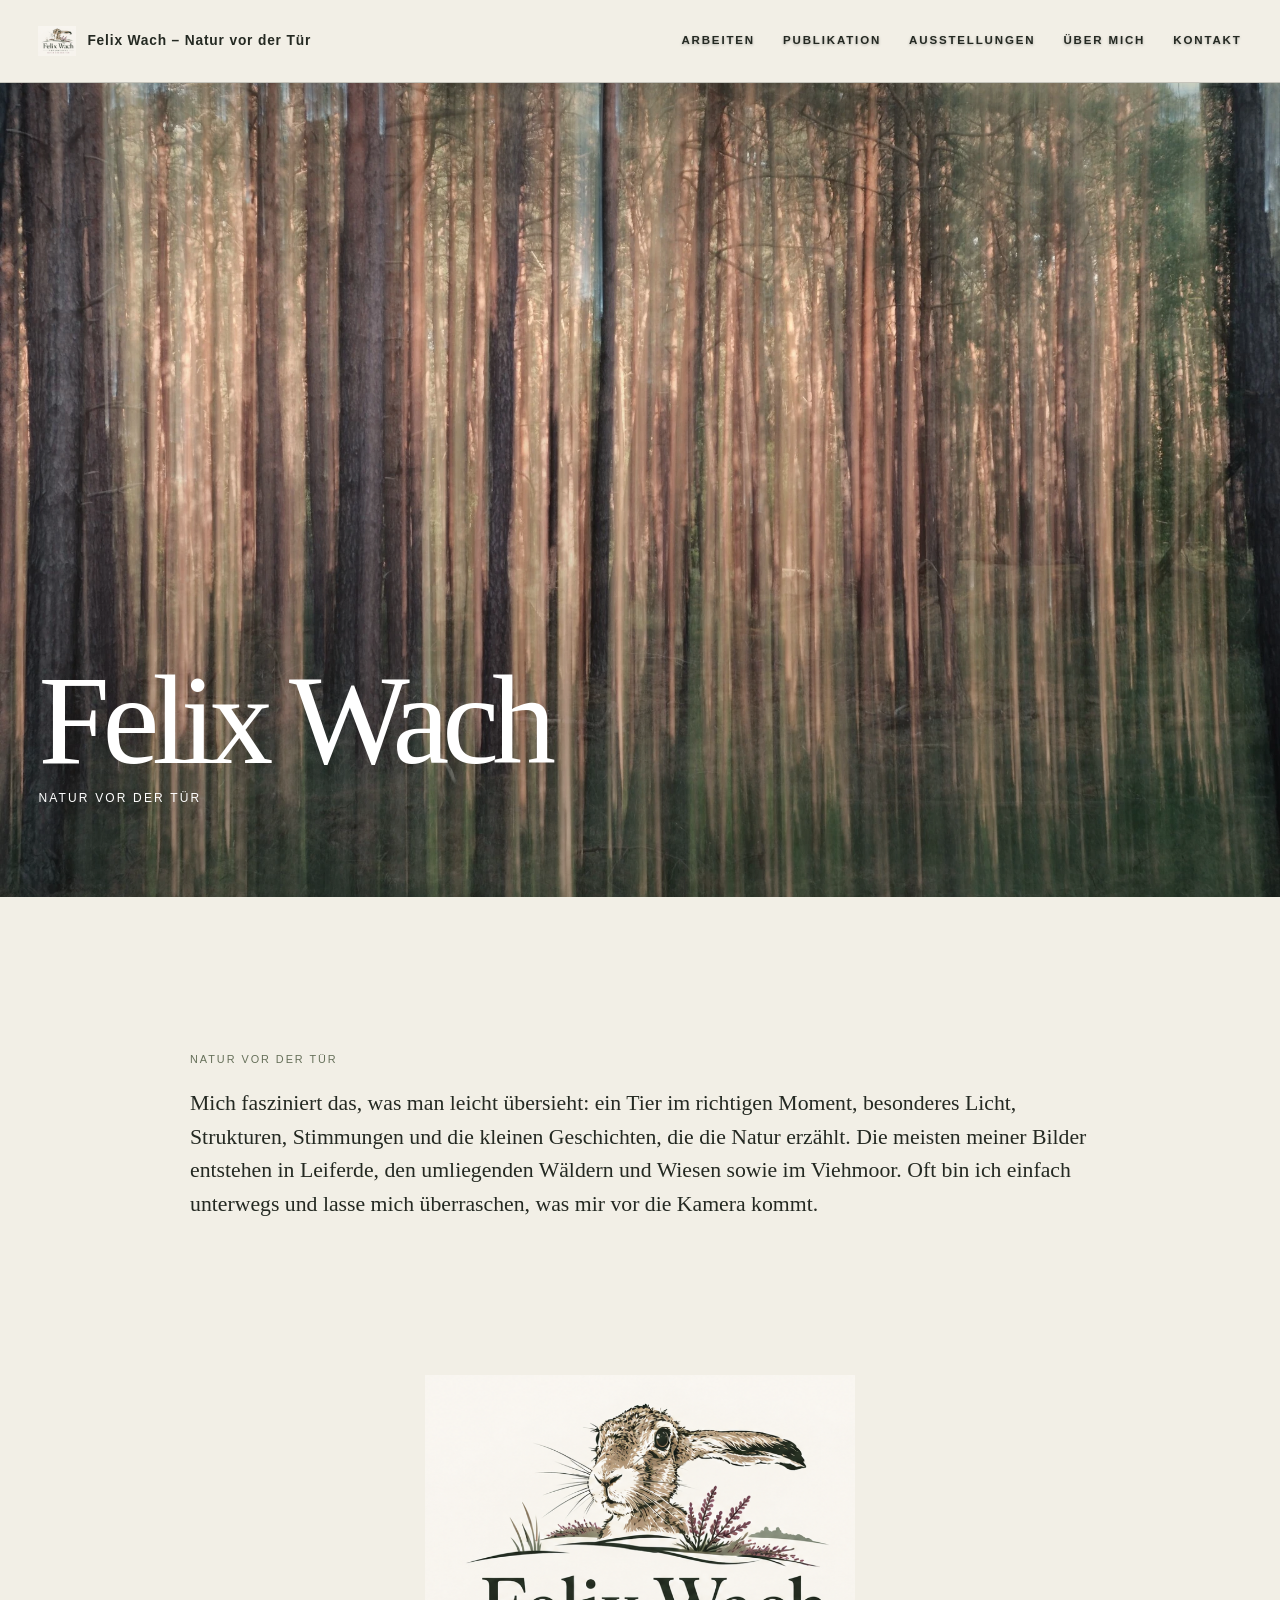
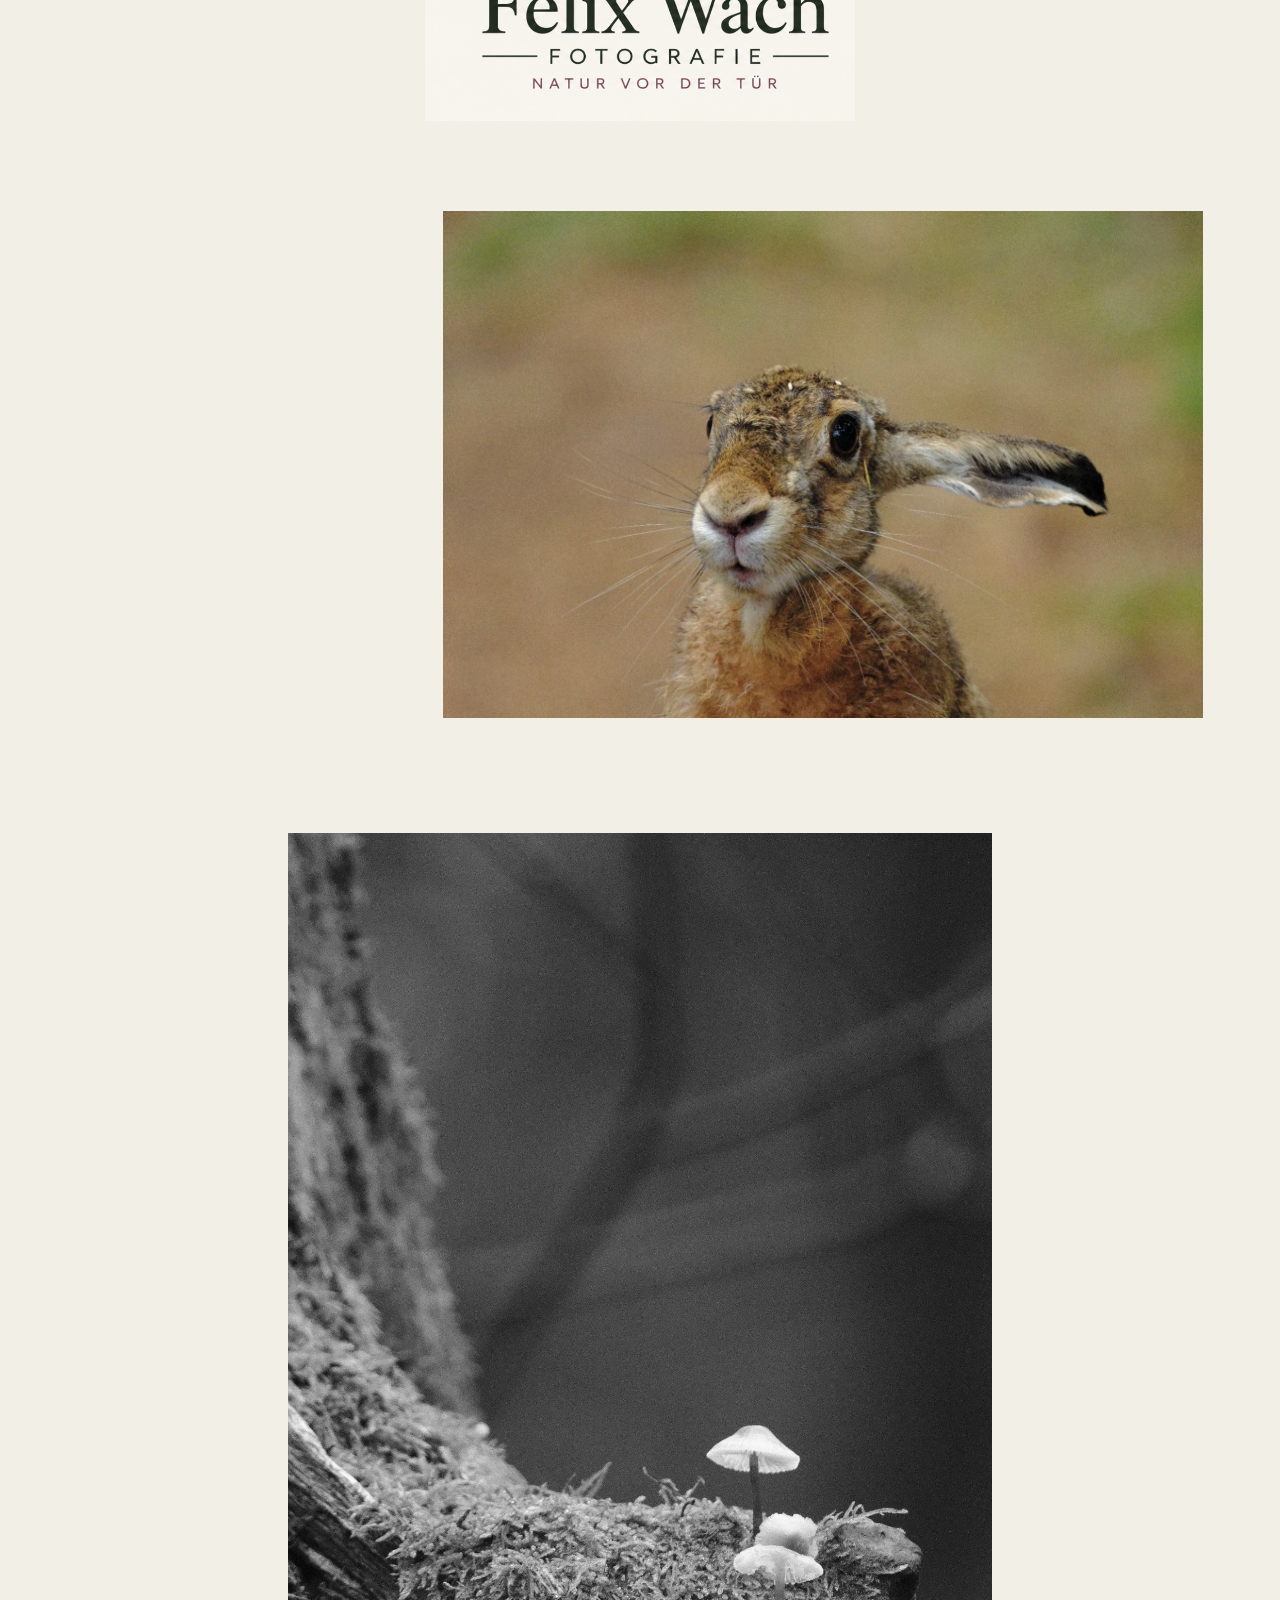
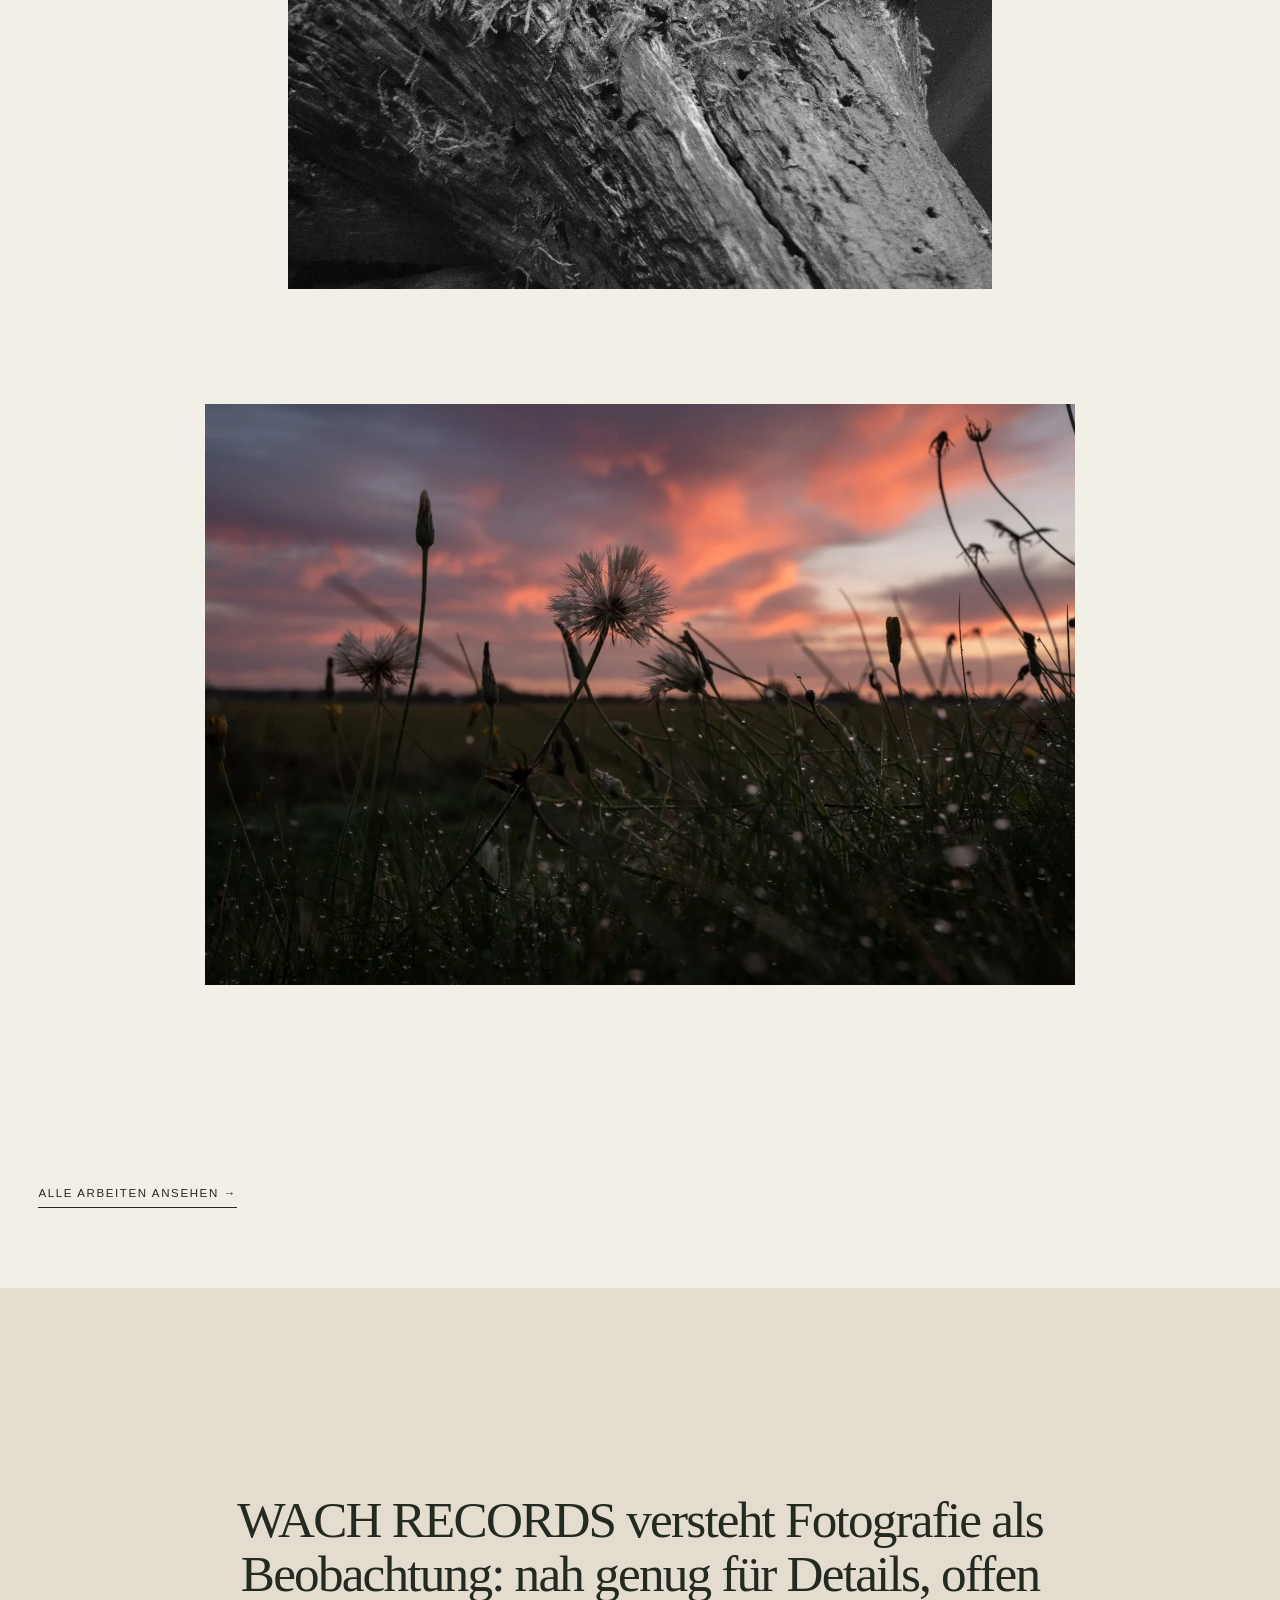
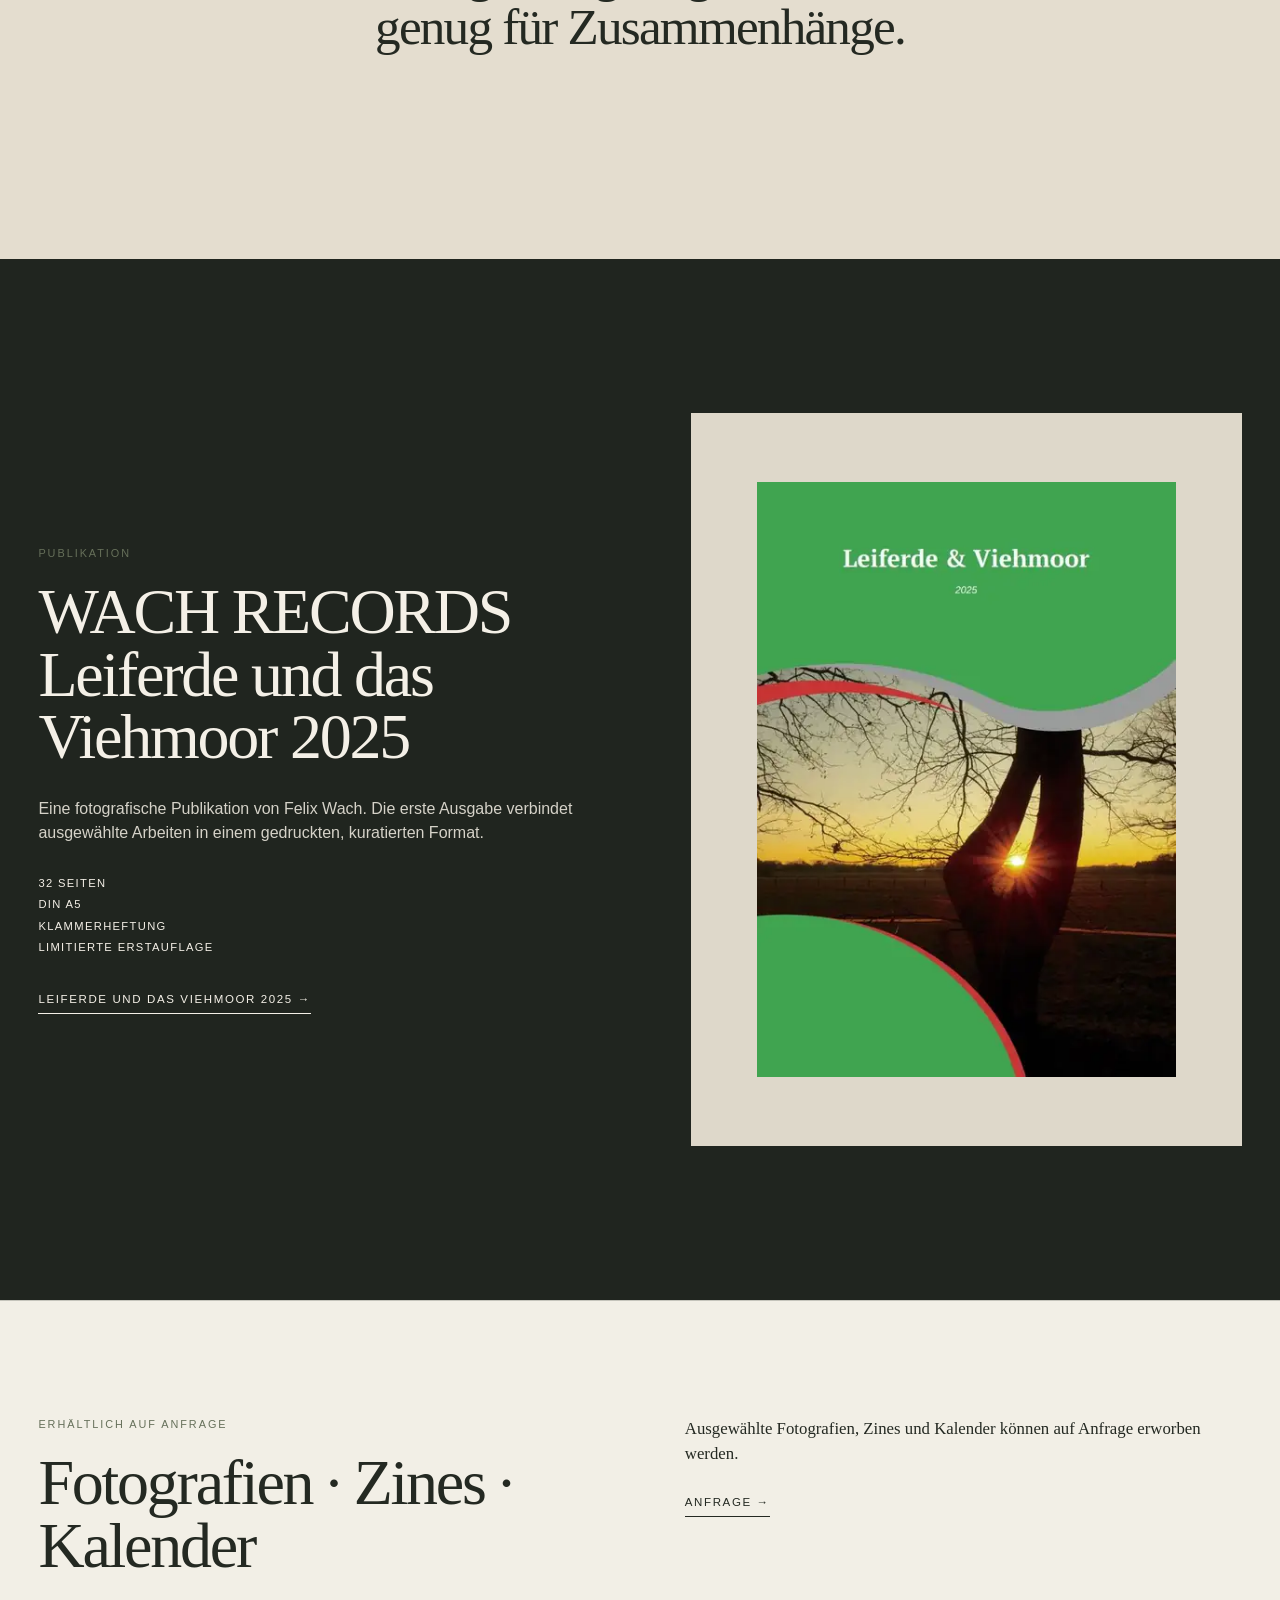
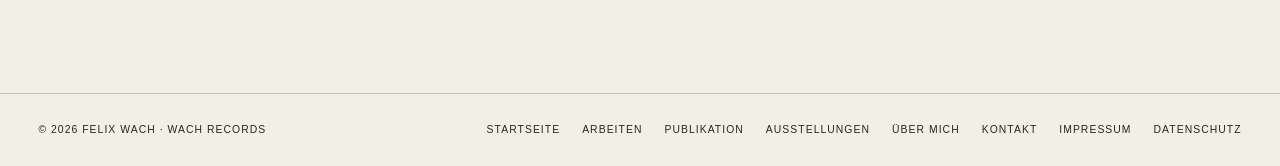
==== commit be1fd4d6: "Replace homepage brand wording" ====
--- a/index.html
+++ b/index.html
@@ -3,10 +3,10 @@
 <head>
   <meta charset="utf-8">
   <meta name="viewport" content="width=device-width,initial-scale=1">
-  <title>WACH RECORDS — Felix Wach Fotografie</title>
-  <meta name="description" content="WACH RECORDS — fotografische Arbeiten von Felix Wach.">
+  <title>Felix Wach – Natur vor der Tür — Felix Wach Fotografie</title>
+  <meta name="description" content="Felix Wach – Natur vor der Tür — fotografische Arbeiten von Felix Wach.">
   <meta name="theme-color" content="#f2efe6">
-  <link rel="stylesheet" href="styles.css?v=20261021g">
+  <link rel="stylesheet" href="styles.css?v=20261021h">
 </head>
 <body>
 <header class="site-header home-header">
@@ -35,11 +35,11 @@
   <section class="wrap reveal" style="padding-top:1rem;padding-bottom:5rem">
     <a class="text-link" href="work.html">Alle Arbeiten ansehen →</a>
   </section>
-  <section class="quote reveal"><p>WACH RECORDS versteht Fotografie als Beobachtung: nah genug für Details, offen genug für Zusammenhänge.</p></section>
-  <section class="magazine" id="magazine"><div class="wrap magazine-grid"><div class="reveal"><div class="section-kicker">Publikation</div><h2>WACH RECORDS<br>Leiferde und das Viehmoor 2025</h2><p>Eine fotografische Publikation von Felix Wach. Die erste Ausgabe verbindet ausgewählte Arbeiten in einem gedruckten, kuratierten Format.</p><div class="meta">32 Seiten<br>DIN A5<br>Klammerheftung<br>Limitierte Erstauflage</div><a class="text-link" href="magazine.html">Leiferde und das Viehmoor 2025 →</a></div><div class="mag-cover reveal"><img src="assets/images/magazine-cover.webp" alt="Cover der Publikation Leiferde und das Viehmoor 2025" loading="lazy"></div></div></section>
+  <section class="quote reveal"><p>Felix Wach – Natur vor der Tür versteht Fotografie als Beobachtung: nah genug für Details, offen genug für Zusammenhänge.</p></section>
+  <section class="magazine" id="magazine"><div class="wrap magazine-grid"><div class="reveal"><div class="section-kicker">Publikation</div><h2>Felix Wach – Natur vor der Tür<br>Leiferde und das Viehmoor 2025</h2><p>Eine fotografische Publikation von Felix Wach. Die erste Ausgabe verbindet ausgewählte Arbeiten in einem gedruckten, kuratierten Format.</p><div class="meta">32 Seiten<br>DIN A5<br>Klammerheftung<br>Limitierte Erstauflage</div><a class="text-link" href="magazine.html">Leiferde und das Viehmoor 2025 →</a></div><div class="mag-cover reveal"><img src="assets/images/magazine-cover.webp" alt="Cover der Publikation Leiferde und das Viehmoor 2025" loading="lazy"></div></div></section>
   <section class="availability reveal"><div class="wrap availability-grid"><div><div class="section-kicker">Erhältlich auf Anfrage</div><h2>Fotografien · Zines · Kalender</h2></div><div><p>Ausgewählte Fotografien, Zines und Kalender können auf Anfrage erworben werden.</p><a class="text-link" href="contact.html">Anfrage →</a></div></div></section>
 </main>
-<footer class="site-footer"><div>© 2026 Felix Wach · WACH RECORDS</div><div class="footer-links"><a href="work.html">Arbeiten</a><a href="magazine.html">Publikation</a><a href="about.html">Über mich</a><a href="contact.html">Kontakt</a><a href="impressum.html">Impressum</a><a href="datenschutz.html">Datenschutz</a><a href="https://www.instagram.com/wachrecords.de/" target="_blank" rel="noopener noreferrer">Instagram</a></div></footer>
+<footer class="site-footer"><div>© 2026 Felix Wach · Felix Wach – Natur vor der Tür</div><div class="footer-links"><a href="work.html">Arbeiten</a><a href="magazine.html">Publikation</a><a href="about.html">Über mich</a><a href="contact.html">Kontakt</a><a href="impressum.html">Impressum</a><a href="datenschutz.html">Datenschutz</a><a href="https://www.instagram.com/wachrecords.de/" target="_blank" rel="noopener noreferrer">Instagram</a></div></footer>
 <script src="content.js"></script>
 <script src="script.js"></script>
 </body></html>
--- a/styles.css
+++ b/styles.css
@@ -50,3 +50,9 @@
 /* Originales Felix-Wach-Logo auf der Startseite */
 .home-logo{display:flex;justify-content:center;padding-top:clamp(30px,5vw,72px);padding-bottom:clamp(40px,7vw,100px)}
 .home-logo img{width:min(100%,430px);height:auto;object-fit:contain}
+
+/* Logo und Markenname nebeneinander in der Startseiten-Navigation */
+.home-header .brand{display:flex;align-items:center;gap:11px;letter-spacing:0;white-space:nowrap}
+.home-header .brand-logo{width:38px;height:38px;object-fit:contain;flex:0 0 auto}
+.home-header .brand-text{font-size:clamp(.68rem,1.3vw,.86rem);letter-spacing:.06em;font-weight:700}
+@media(max-width:800px){.home-header .brand{gap:8px;white-space:normal}.home-header .brand-logo{width:32px;height:32px}.home-header .brand-text{max-width:190px;line-height:1.2}}
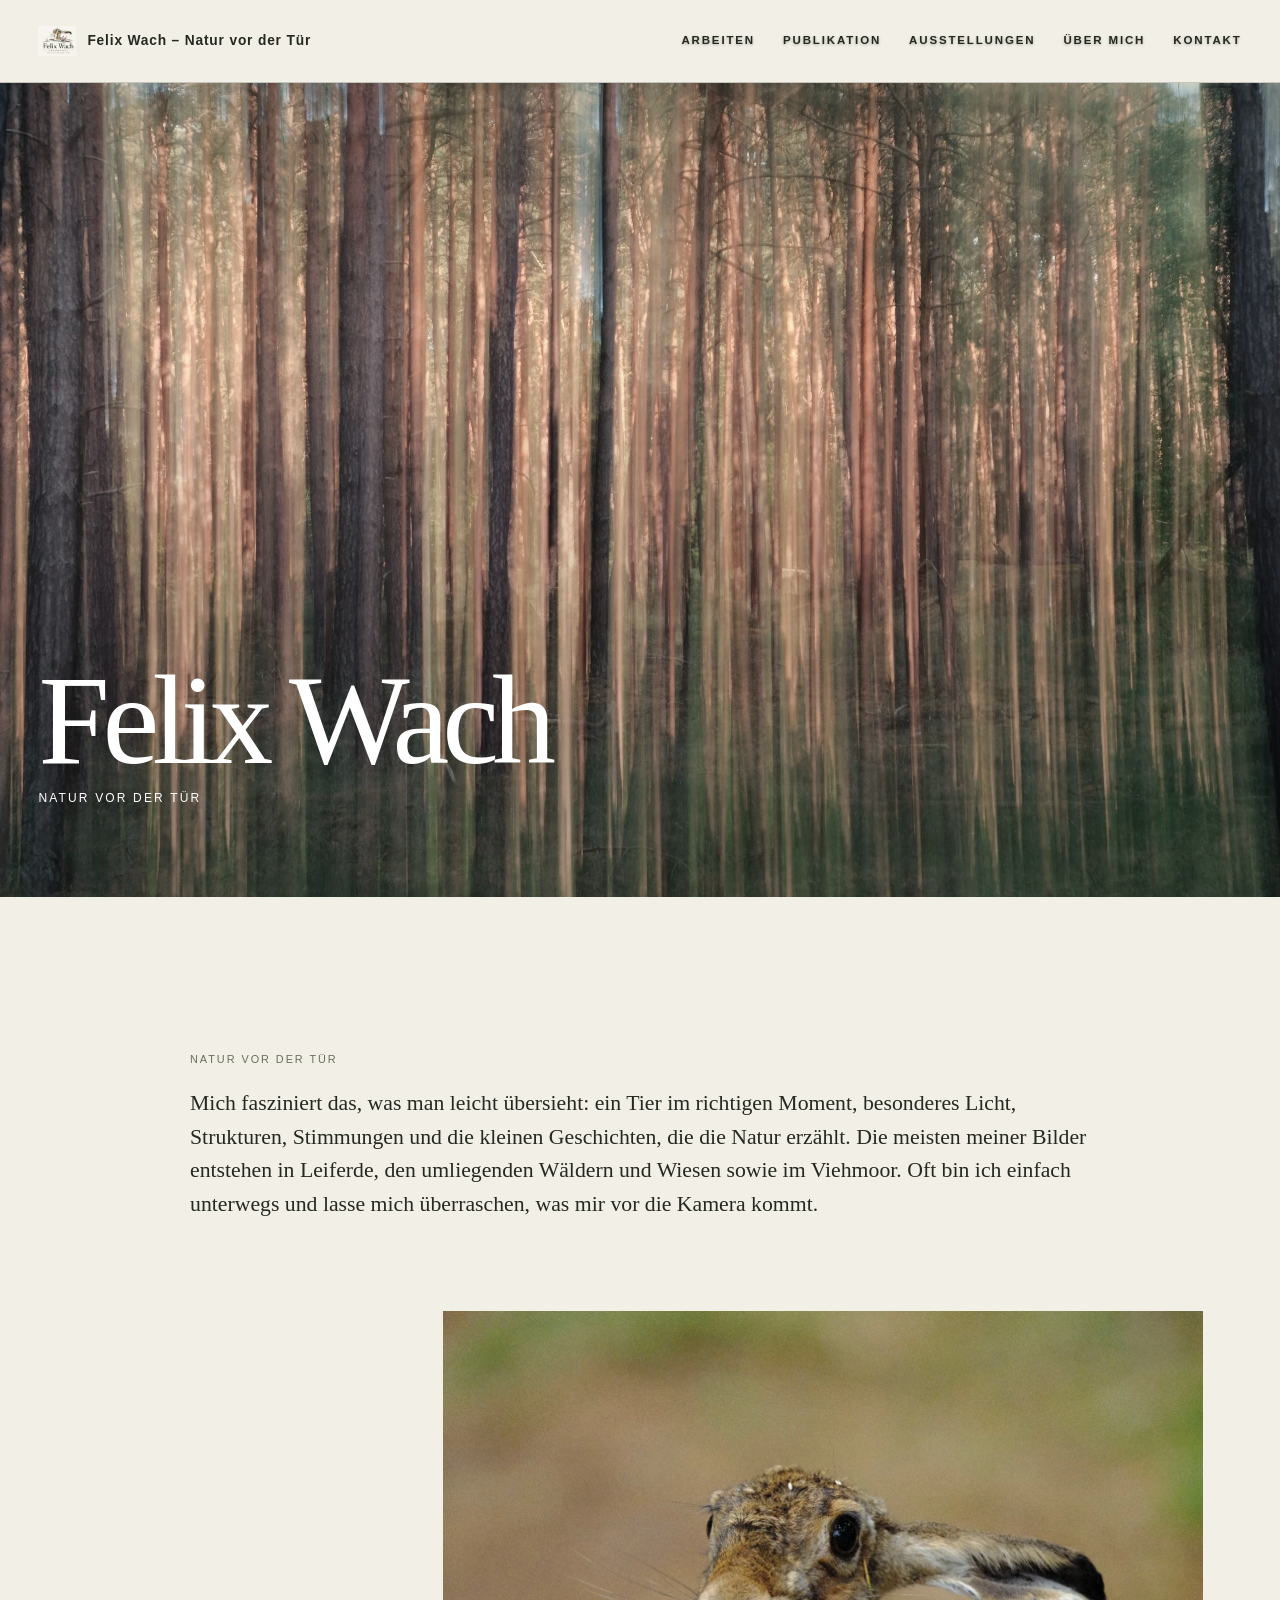
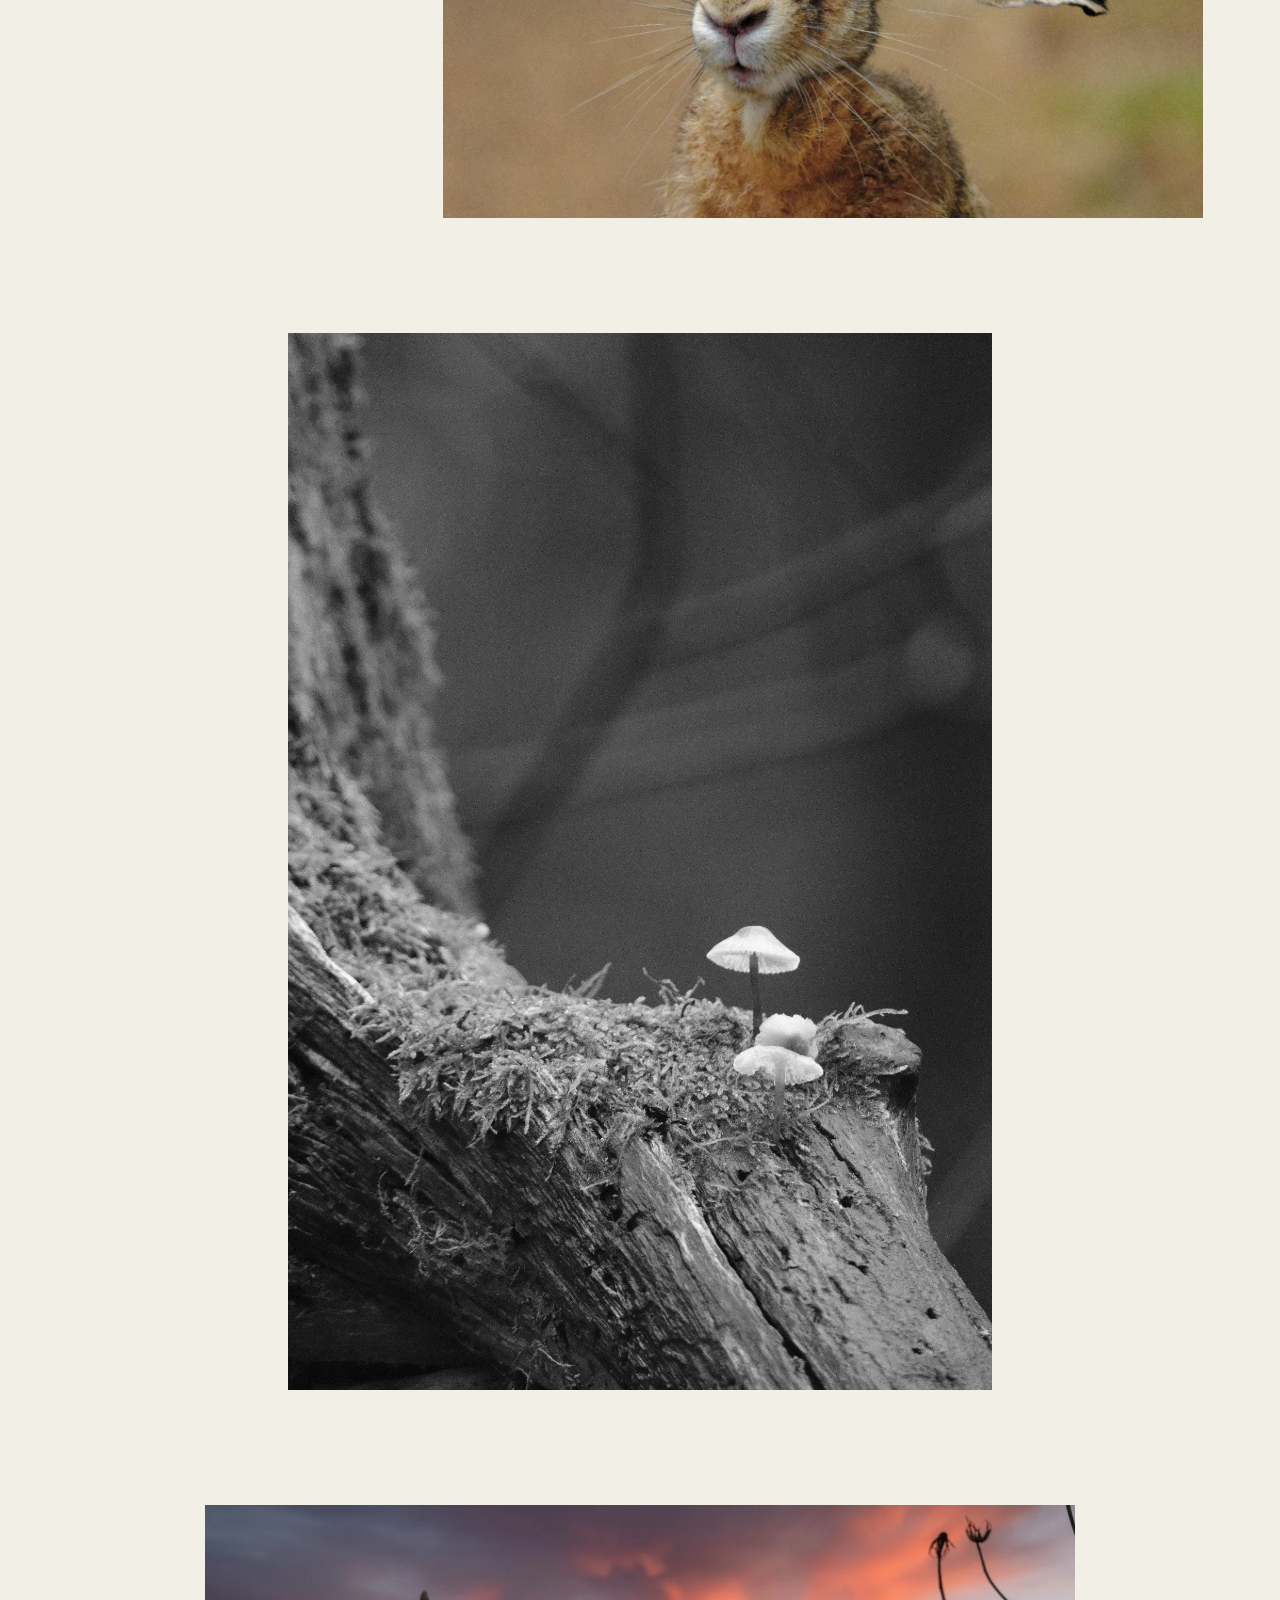
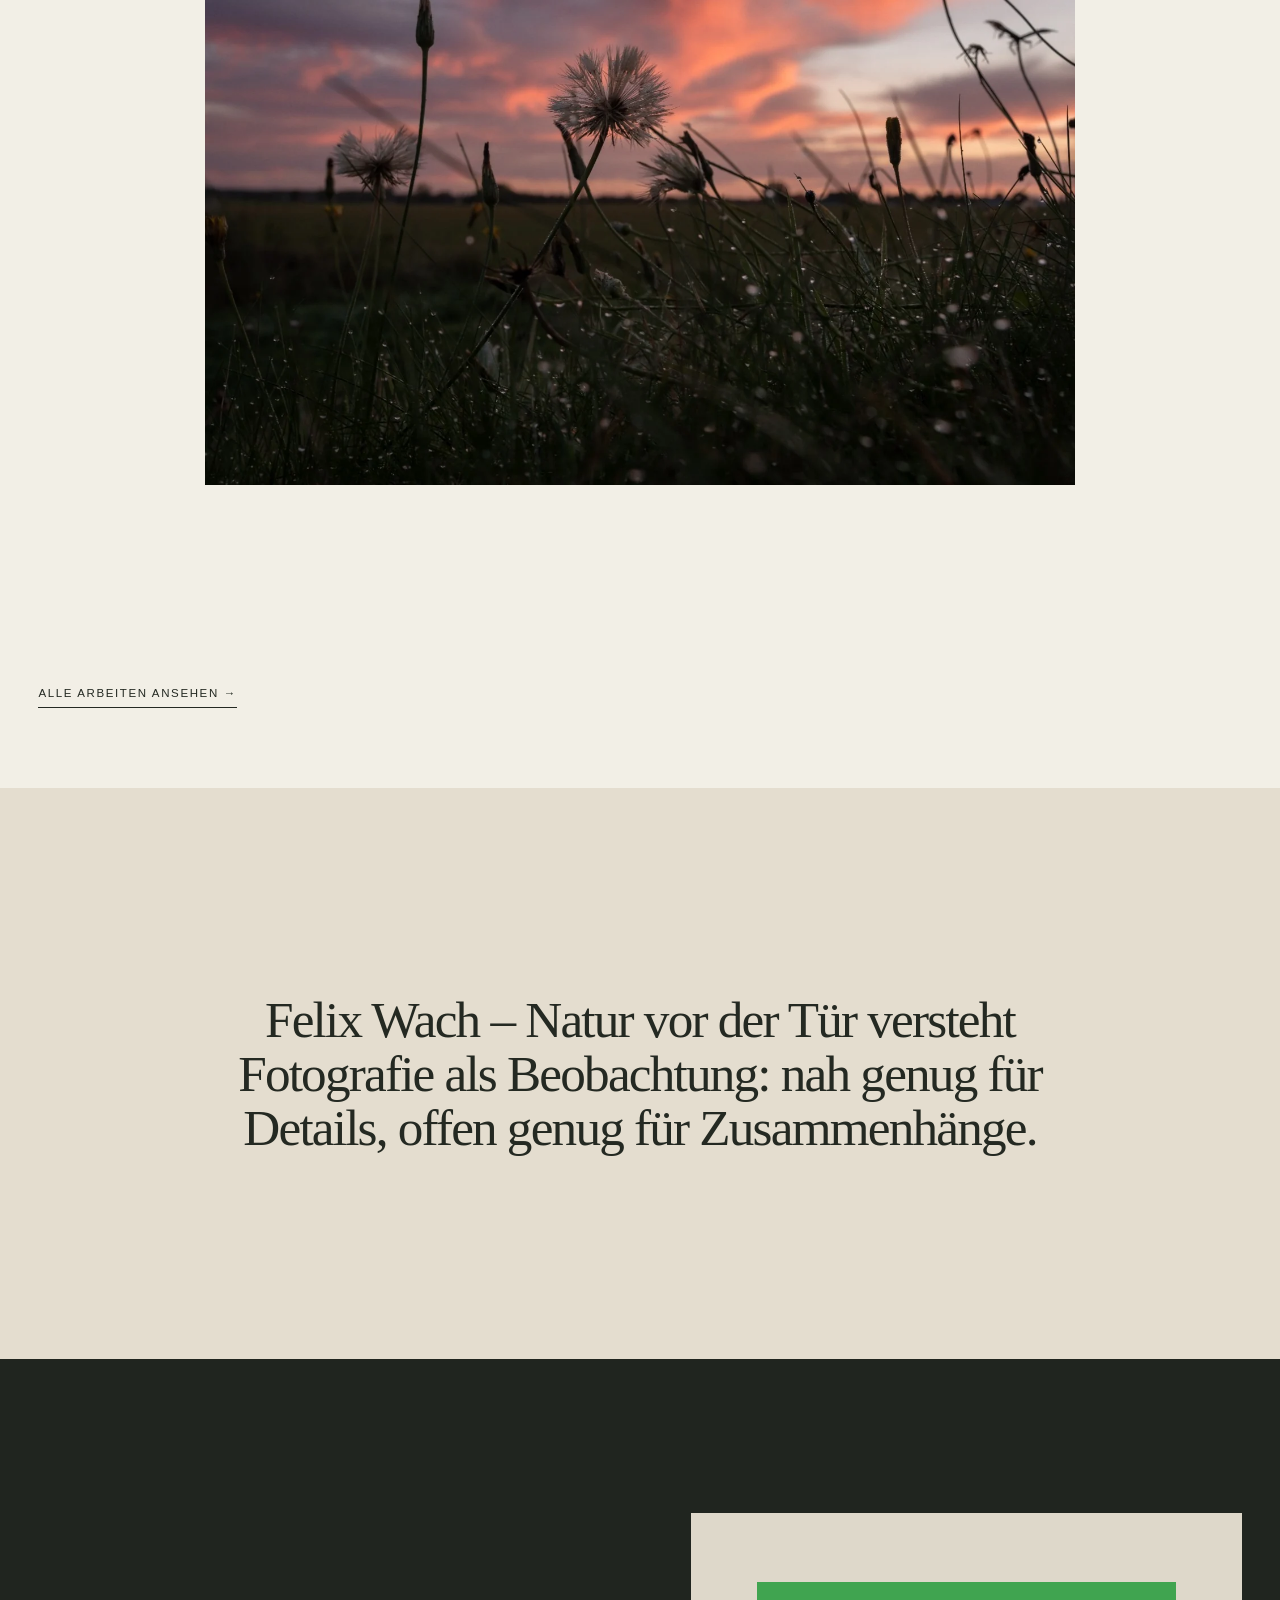
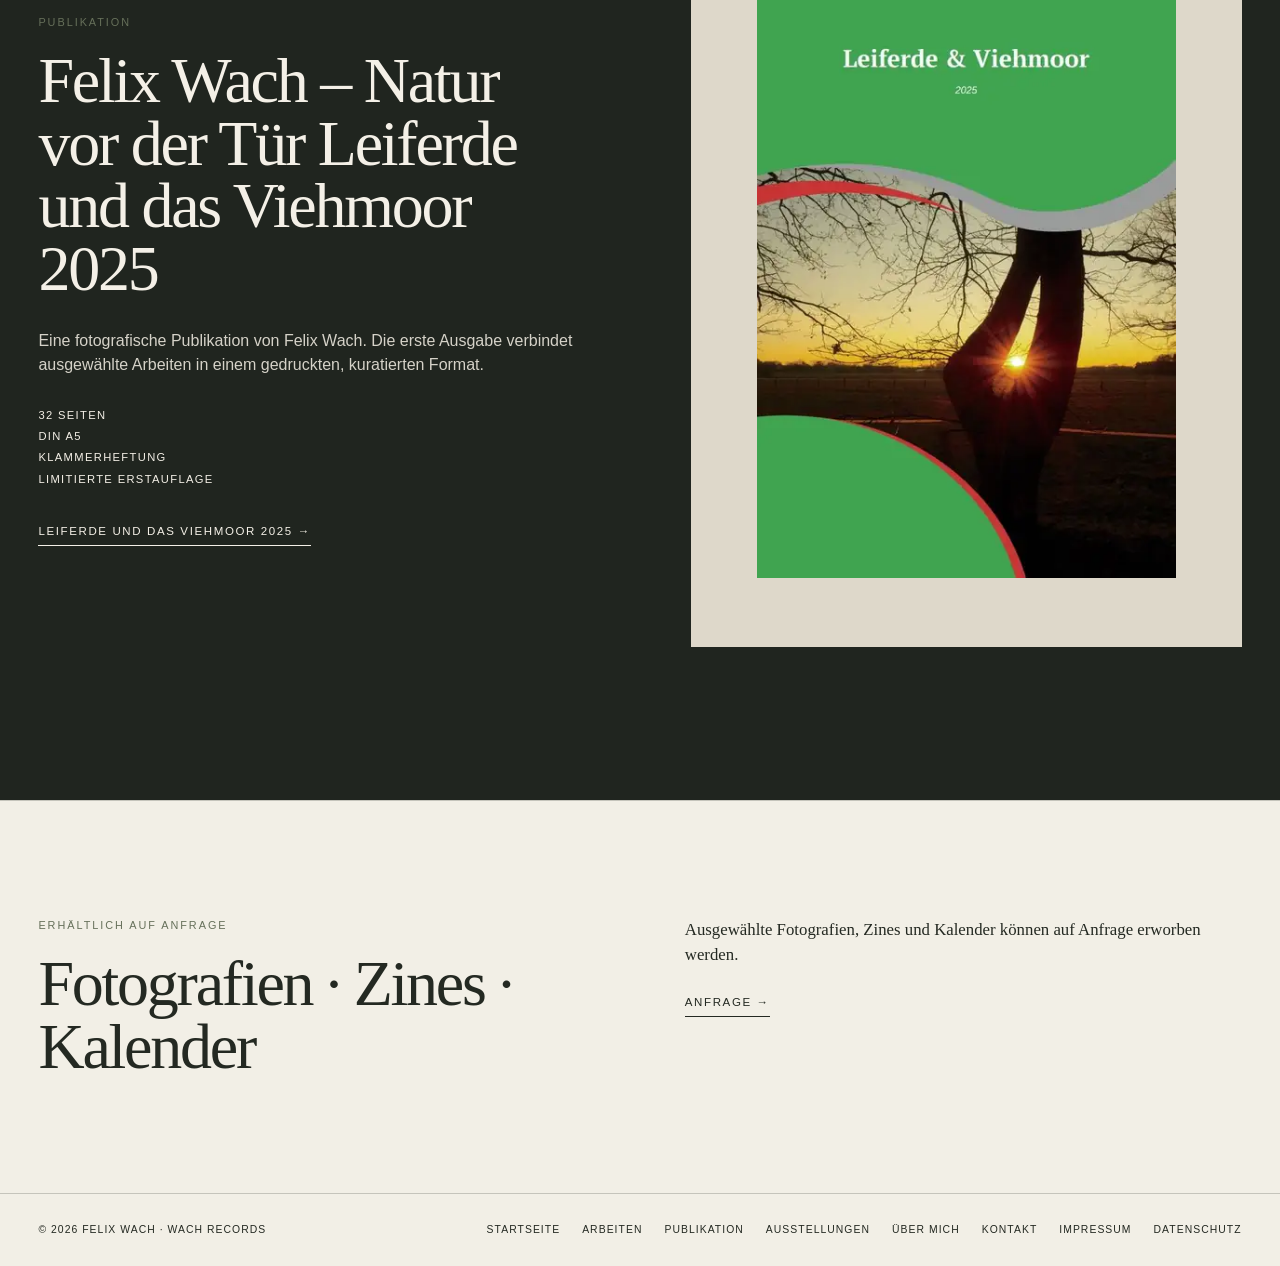
==== commit 49681f28: "Remove duplicate homepage logo section" ====
--- a/index.html
+++ b/index.html
@@ -6,7 +6,7 @@
   <title>Felix Wach – Natur vor der Tür — Felix Wach Fotografie</title>
   <meta name="description" content="Felix Wach – Natur vor der Tür — fotografische Arbeiten von Felix Wach.">
   <meta name="theme-color" content="#f2efe6">
-  <link rel="stylesheet" href="styles.css?v=20261021h">
+  <link rel="stylesheet" href="styles.css?v=20261021l">
 </head>
 <body>
 <header class="site-header home-header">
@@ -26,7 +26,6 @@
     <div class="hero-copy"><h1>Felix Wach</h1><p>Natur vor der Tür</p></div>
   </section>
   <section class="intro wrap reveal"><div class="kicker">Natur vor der Tür</div><p>Mich fasziniert das, was man leicht übersieht: ein Tier im richtigen Moment, besonderes Licht, Strukturen, Stimmungen und die kleinen Geschichten, die die Natur erzählt. Die meisten meiner Bilder entstehen in Leiferde, den umliegenden Wäldern und Wiesen sowie im Viehmoor. Oft bin ich einfach unterwegs und lasse mich überraschen, was mir vor die Kamera kommt.</p></section>
-  <section class="home-logo wrap reveal" aria-label="Felix Wach – Natur vor der Tür, Fotografie"><img src="assets/images/felix_wach_logo_freigestellt.png?v=20261021" alt="Felix Wach – Fotografie · Natur vor der Tür" loading="lazy"></section>
   <section class="gallery home-gallery" aria-label="Ausgewählte Fotografien">
     <figure class="frame narrow align-right reveal"><picture><source srcset="assets/images/hasen-portrait.webp" type="image/webp"><img src="assets/images/hasen-portrait.jpg" loading="lazy" alt="Feldhase im Porträt"></picture></figure>
     <figure class="frame wide reveal"><picture><source srcset="assets/images/mushrooms-bw.webp" type="image/webp"><img src="assets/images/mushrooms-bw.jpg" loading="lazy" alt="Pilze in Schwarz-Weiß auf einem Baumstamm"></picture></figure>
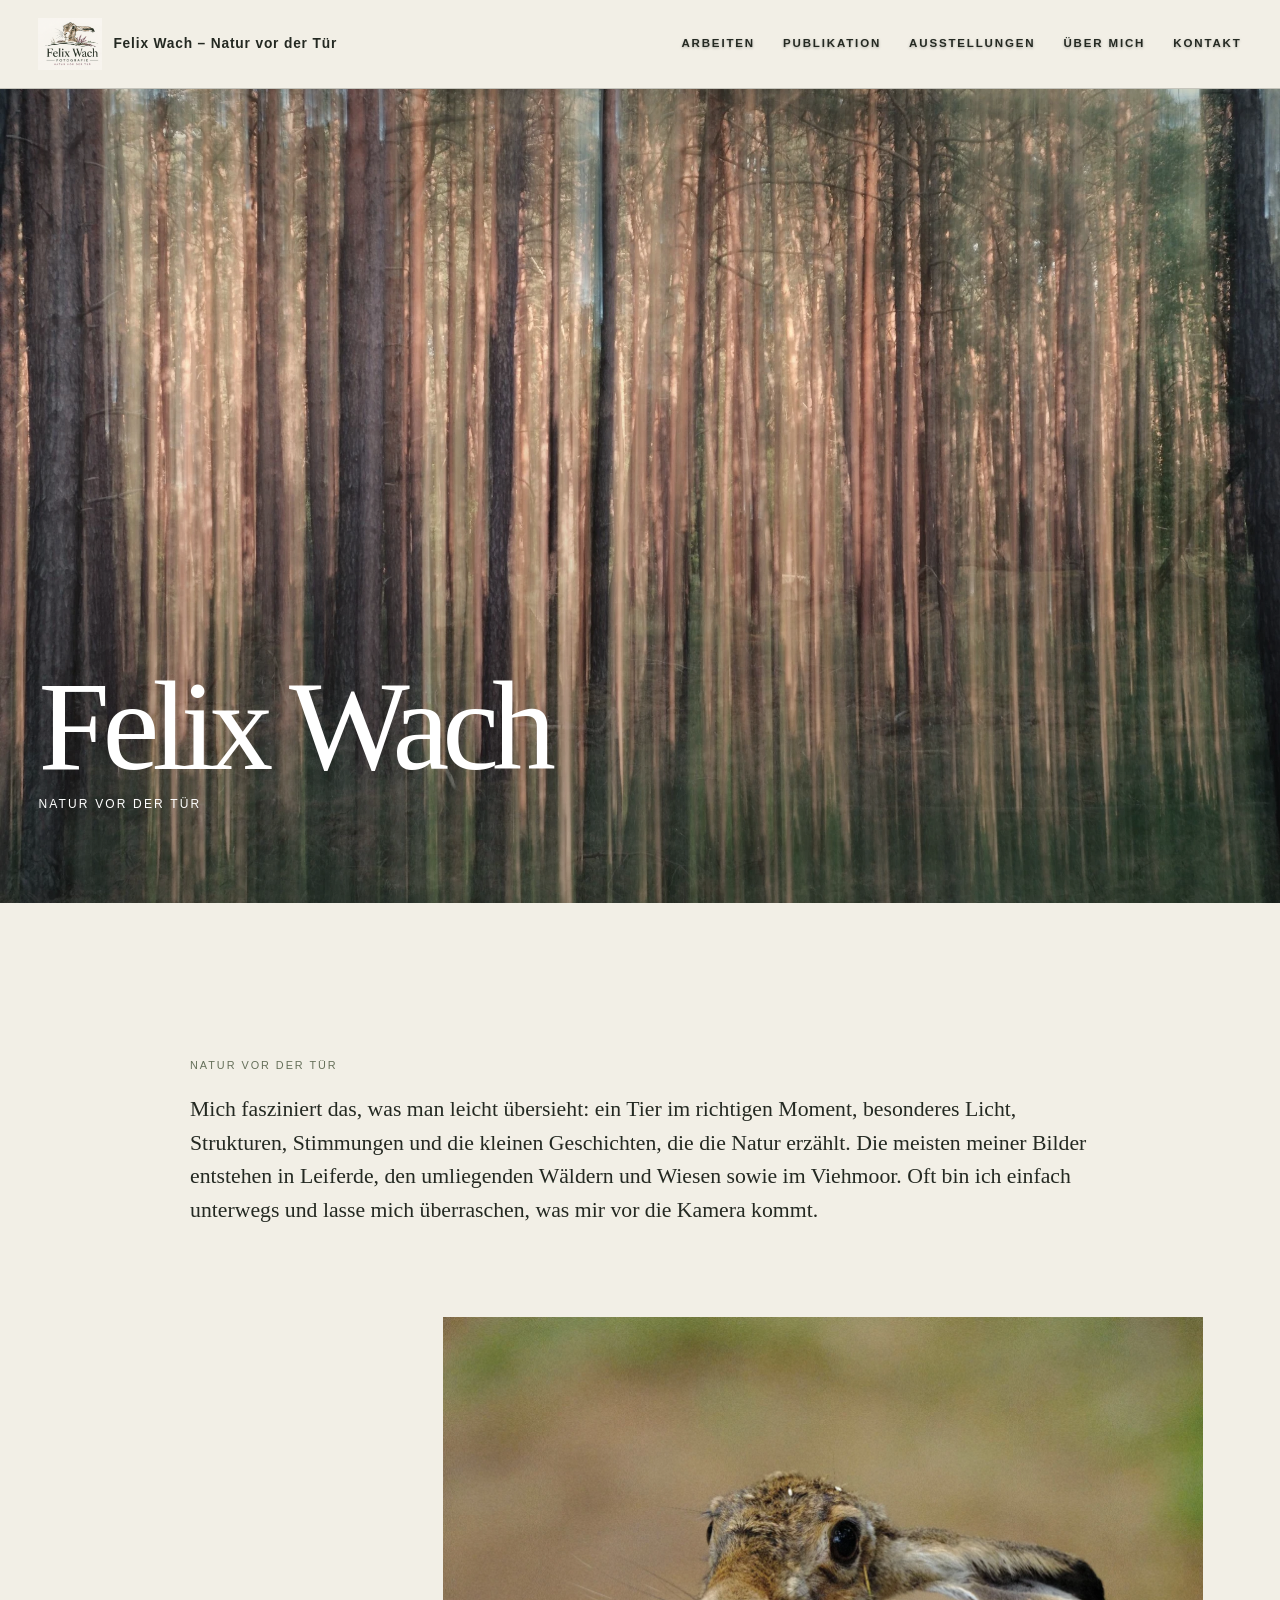
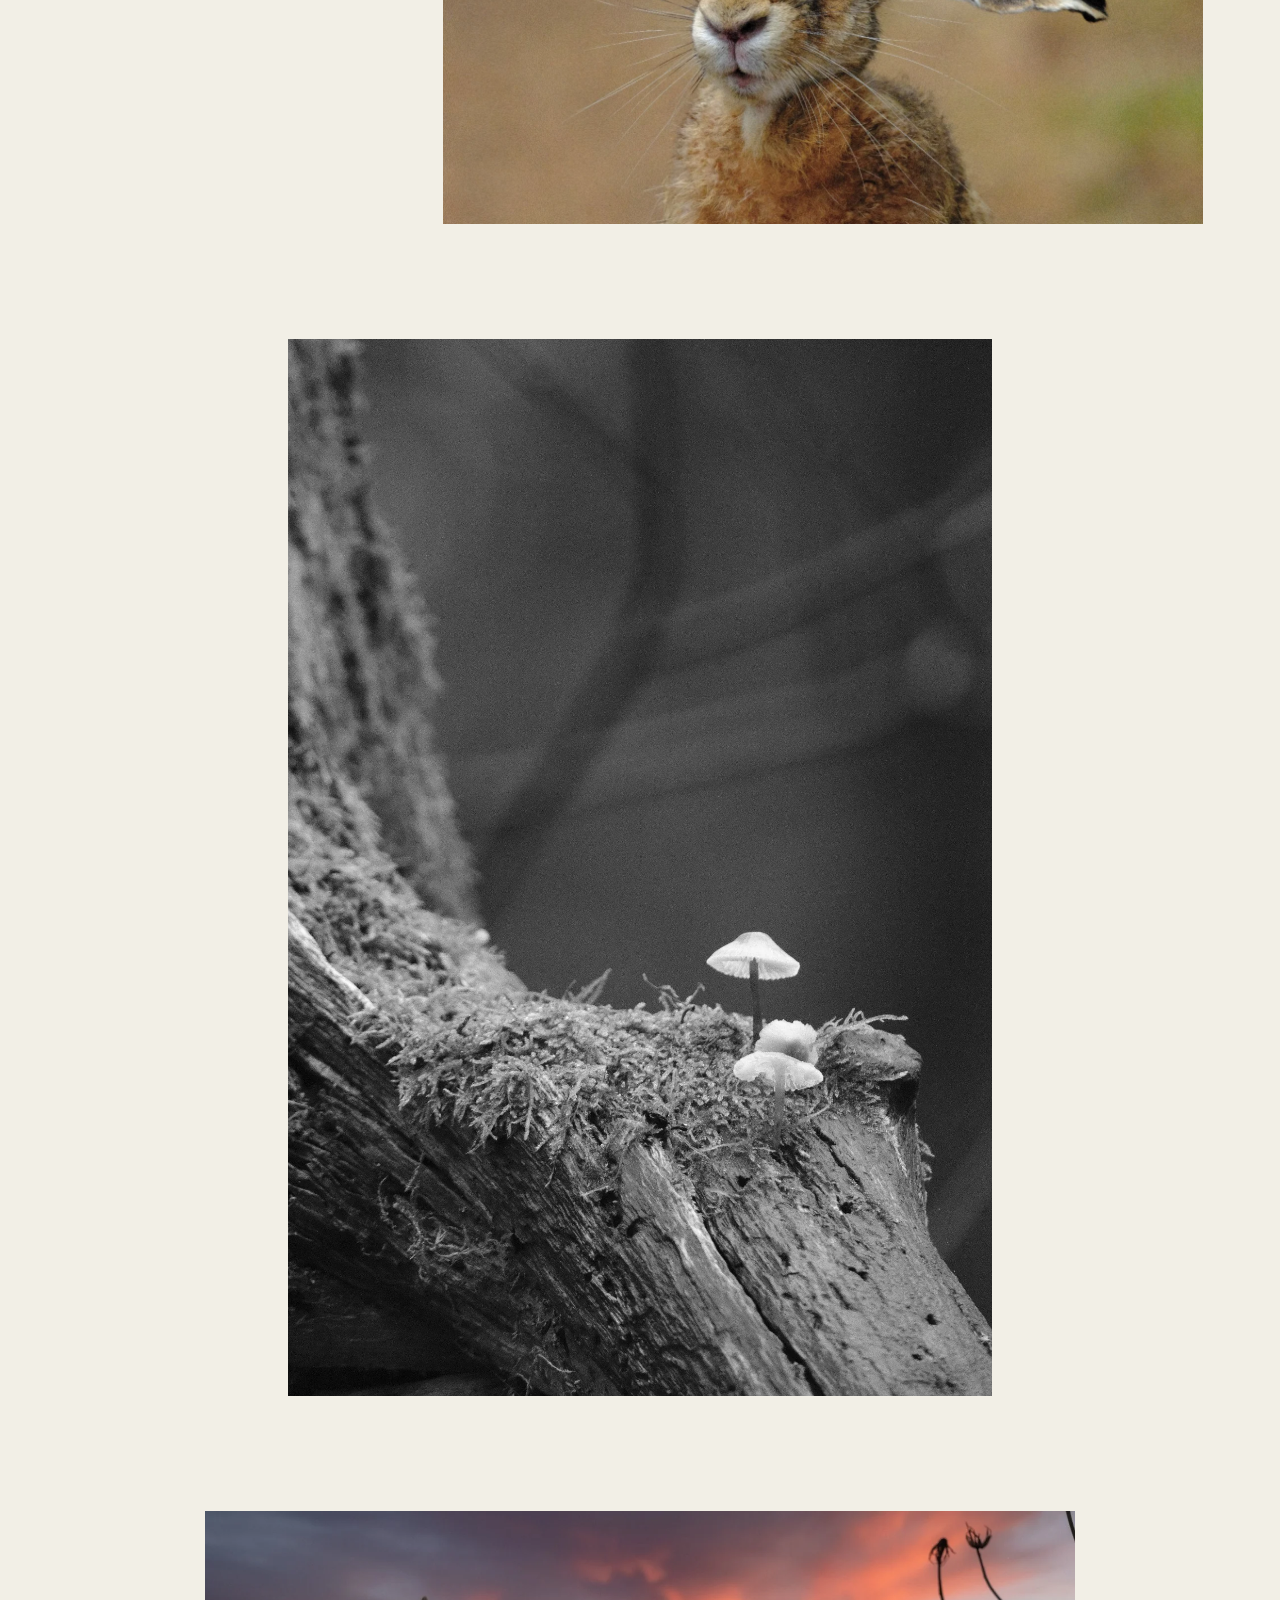
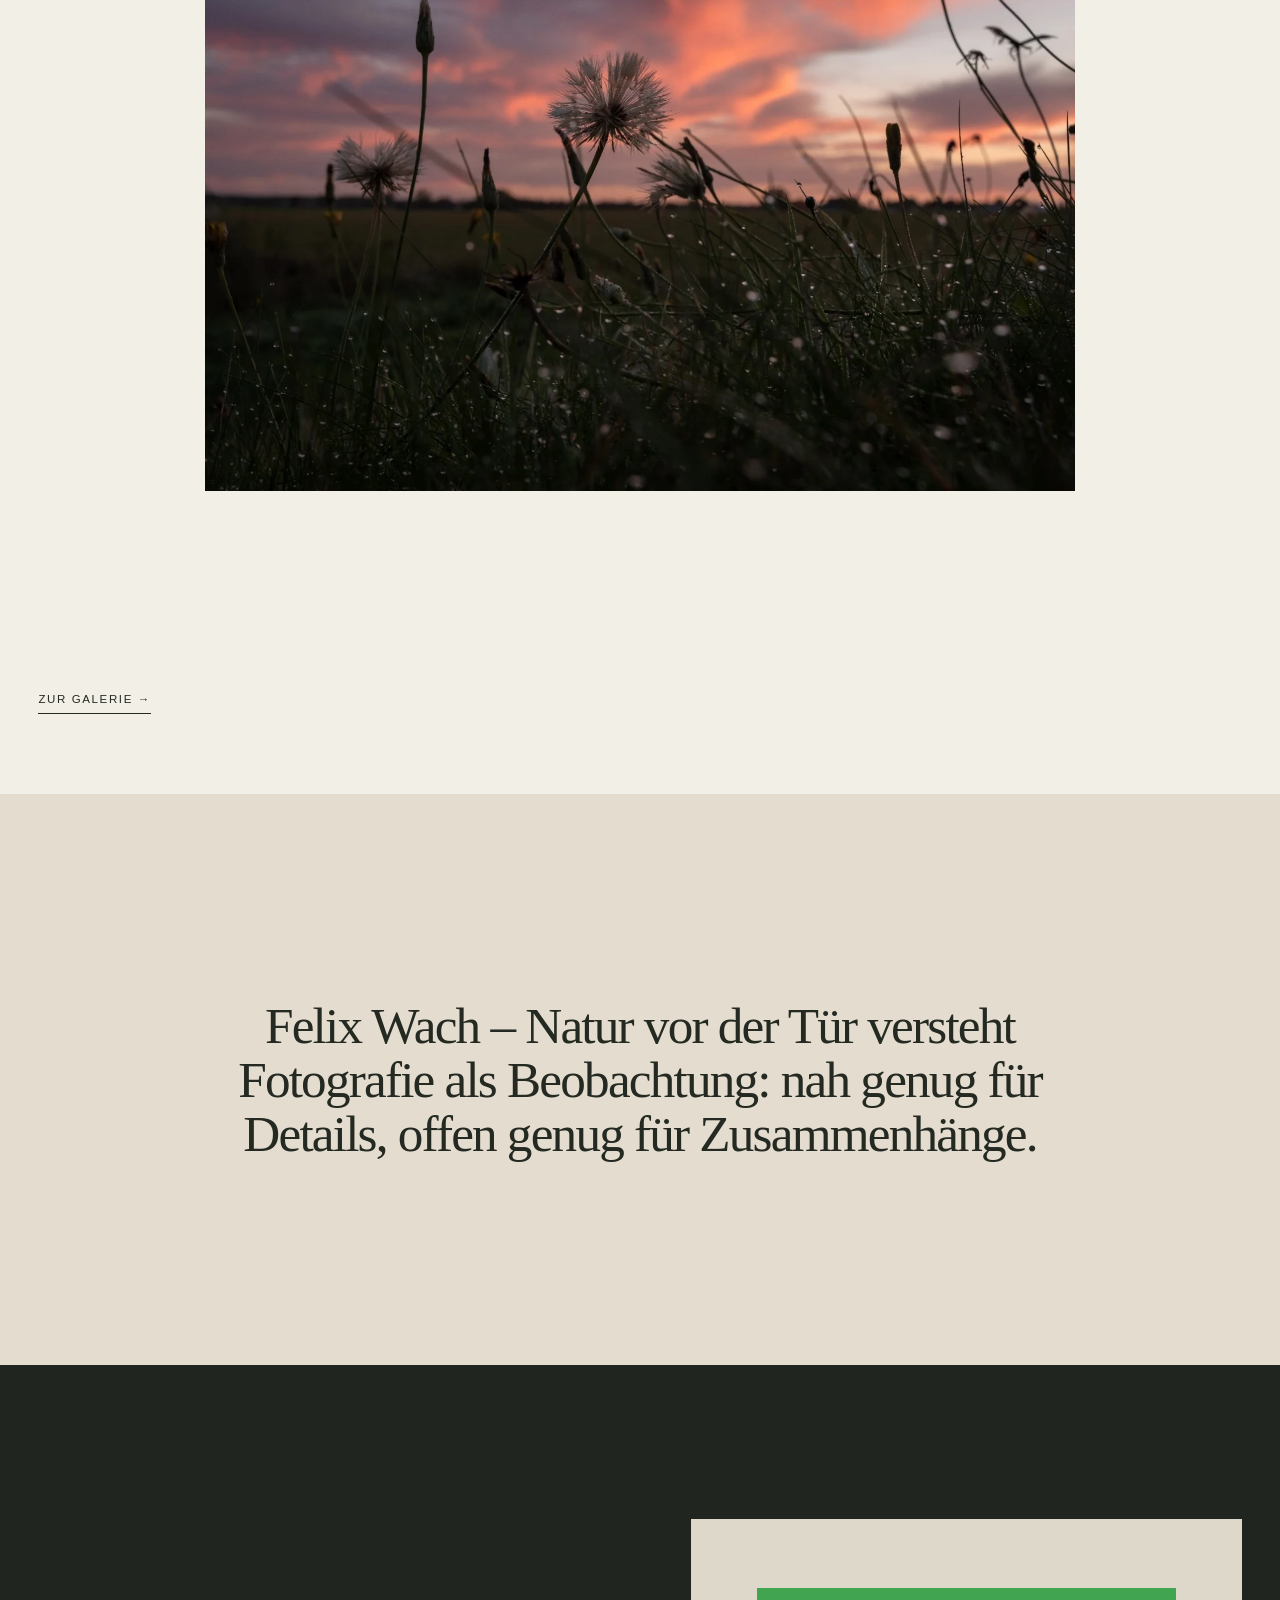
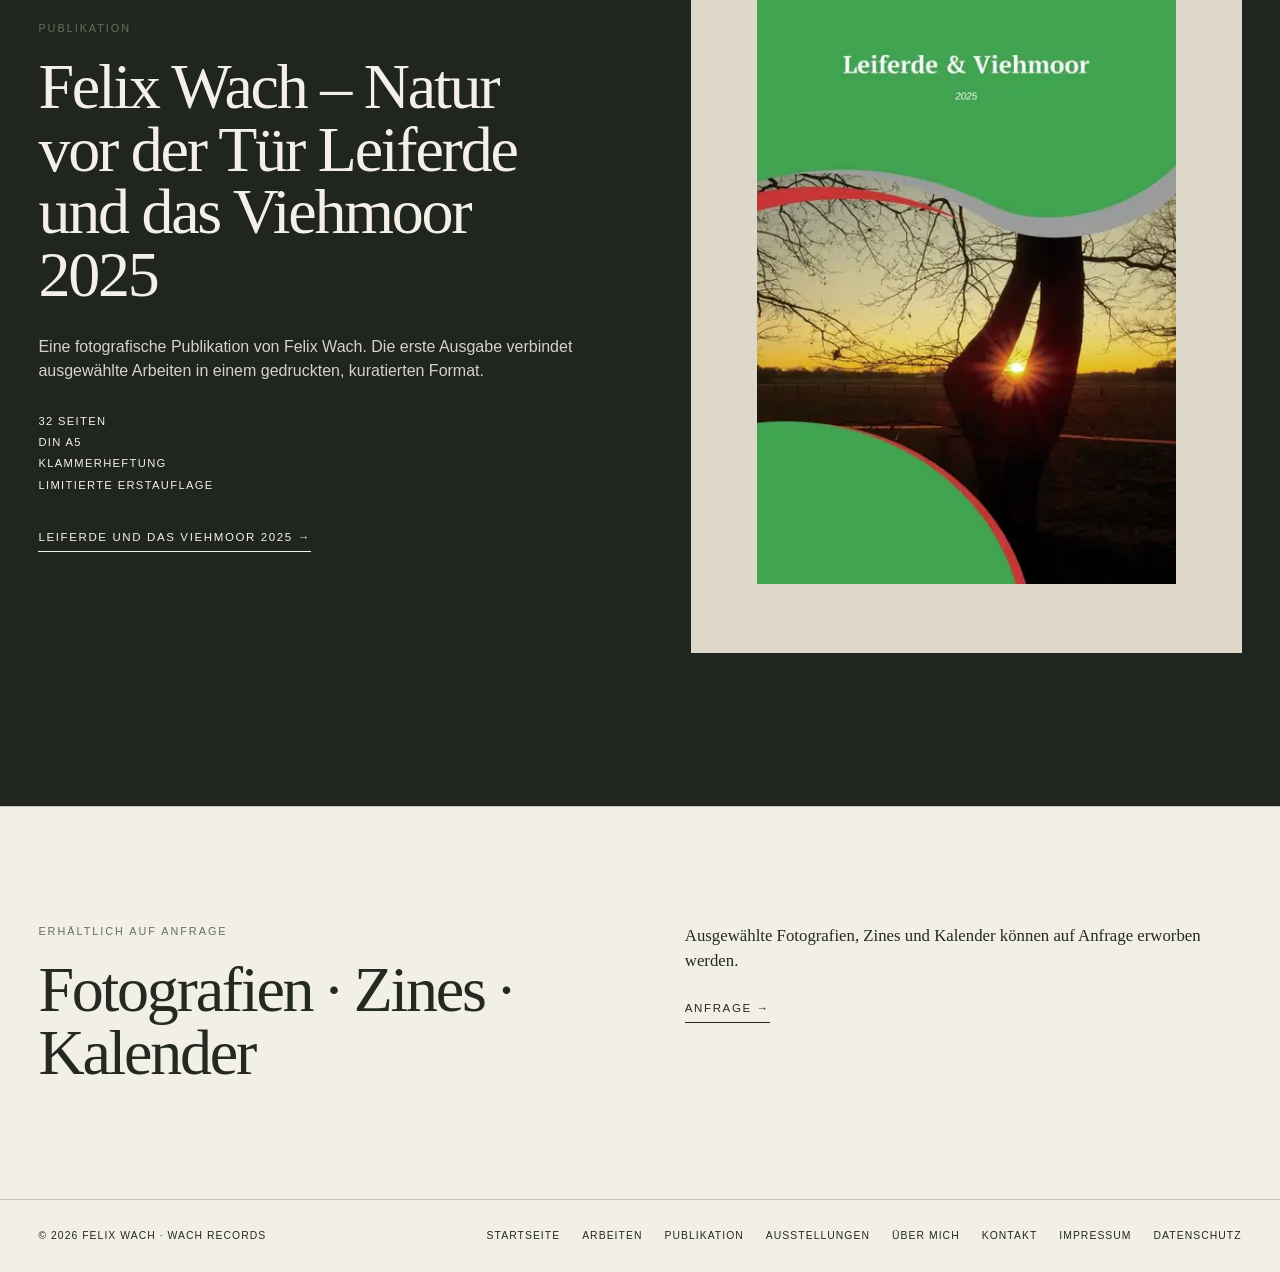
==== commit f66cfb9f: "Update homepage links for Galerie and Arbeiten" ====
--- a/index.html
+++ b/index.html
@@ -6,19 +6,19 @@
   <title>Felix Wach – Natur vor der Tür — Felix Wach Fotografie</title>
   <meta name="description" content="Felix Wach – Natur vor der Tür — fotografische Arbeiten von Felix Wach.">
   <meta name="theme-color" content="#f2efe6">
-  <link rel="stylesheet" href="styles.css?v=20261021l">
+  <link rel="stylesheet" href="styles.css?v=20261021m">
 </head>
 <body>
 <header class="site-header home-header">
   <a class="brand" href="index.html"><img class="brand-logo" src="assets/images/felix_wach_logo_freigestellt.png?v=20261021" alt=""><span class="brand-text">Felix Wach – Natur vor der Tür</span></a>
   <nav class="desktop-nav" aria-label="Hauptnavigation">
-    <a href="work.html">Arbeiten</a><a href="magazine.html">Publikation</a><a href="exhibitions.html">Ausstellungen</a><a href="about.html">Über mich</a><a href="contact.html">Kontakt</a>
+    <a href="work.html">Galerie</a><a href="magazine.html">Arbeiten</a><a href="exhibitions.html">Ausstellungen</a><a href="about.html">Über mich</a><a href="contact.html">Kontakt</a>
   </nav>
   <button class="nav-toggle" aria-label="Menü öffnen">Menü</button>
 </header>
 <div class="mobile-menu" aria-label="Mobile Navigation">
   <button class="close">Schließen</button>
-  <a href="work.html">Arbeiten</a><a href="magazine.html">Publikation</a><a href="exhibitions.html">Ausstellungen</a><a href="about.html">Über mich</a><a href="contact.html">Kontakt</a>
+  <a href="work.html">Galerie</a><a href="magazine.html">Arbeiten</a><a href="exhibitions.html">Ausstellungen</a><a href="about.html">Über mich</a><a href="contact.html">Kontakt</a>
 </div>
 <main>
   <section class="hero">
@@ -32,7 +32,7 @@
     <figure class="frame full reveal"><picture><source srcset="assets/images/abendwiese.webp" type="image/webp"><img src="assets/images/abendwiese.jpg" loading="lazy" alt="Wilde Gräser vor einem leuchtenden Abendhimmel"></picture></figure>
   </section>
   <section class="wrap reveal" style="padding-top:1rem;padding-bottom:5rem">
-    <a class="text-link" href="work.html">Alle Arbeiten ansehen →</a>
+    <a class="text-link" href="work.html">Zur Galerie →</a>
   </section>
   <section class="quote reveal"><p>Felix Wach – Natur vor der Tür versteht Fotografie als Beobachtung: nah genug für Details, offen genug für Zusammenhänge.</p></section>
   <section class="magazine" id="magazine"><div class="wrap magazine-grid"><div class="reveal"><div class="section-kicker">Publikation</div><h2>Felix Wach – Natur vor der Tür<br>Leiferde und das Viehmoor 2025</h2><p>Eine fotografische Publikation von Felix Wach. Die erste Ausgabe verbindet ausgewählte Arbeiten in einem gedruckten, kuratierten Format.</p><div class="meta">32 Seiten<br>DIN A5<br>Klammerheftung<br>Limitierte Erstauflage</div><a class="text-link" href="magazine.html">Leiferde und das Viehmoor 2025 →</a></div><div class="mag-cover reveal"><img src="assets/images/magazine-cover.webp" alt="Cover der Publikation Leiferde und das Viehmoor 2025" loading="lazy"></div></div></section>
--- a/styles.css
+++ b/styles.css
@@ -56,3 +56,34 @@
 .home-header .brand-logo{width:38px;height:38px;object-fit:contain;flex:0 0 auto}
 .home-header .brand-text{font-size:clamp(.68rem,1.3vw,.86rem);letter-spacing:.06em;font-weight:700}
 @media(max-width:800px){.home-header .brand{gap:8px;white-space:normal}.home-header .brand-logo{width:32px;height:32px}.home-header .brand-text{max-width:190px;line-height:1.2}}
+
+
+/* Einheitliches Markenlogo in der Navigation aller Seiten */
+.brand{display:flex;align-items:center;gap:12px;letter-spacing:0!important;white-space:nowrap}
+.brand-logo{width:48px;height:48px;object-fit:contain;flex:0 0 auto}
+.brand-text{font-size:clamp(.68rem,1.3vw,.88rem);letter-spacing:.045em;font-weight:700;line-height:1.2}
+.home-header .brand-logo{width:48px;height:48px}
+@media(max-width:800px){
+  .brand{gap:8px;white-space:normal;max-width:70%}
+  .brand-logo,.home-header .brand-logo{width:40px;height:40px}
+  .brand-text{max-width:190px;line-height:1.2}
+}
+
+
+/* Logo deutlich präsenter: füllt den Navigationsbalken besser aus */
+.brand{gap:14px}
+.brand-logo,.home-header .brand-logo{width:64px;height:64px}
+.site-header,.inner-header{padding-top:12px!important;padding-bottom:12px!important}
+@media(max-width:800px){
+  .brand-logo,.home-header .brand-logo{width:54px;height:54px}
+  .site-header,.inner-header{padding-top:10px!important;padding-bottom:10px!important}
+}
+
+
+/* Veranstaltungsliste */
+.event-list{border-top:1px solid var(--line);margin-top:24px}
+.event-item{display:grid;grid-template-columns:minmax(190px, .7fr) 1.3fr;gap:28px;padding:24px 0;border-bottom:1px solid var(--line);align-items:start}
+.event-date{font-size:.72rem;letter-spacing:.12em;text-transform:uppercase;color:var(--moss);padding-top:5px}
+.event-details h3{font:400 clamp(1.45rem,2.8vw,2.2rem)/1.12 Georgia,serif;margin:0 0 6px}
+.event-details p{margin:0;font-size:.95rem}
+@media(max-width:600px){.event-item{grid-template-columns:1fr;gap:8px;padding:20px 0}}
